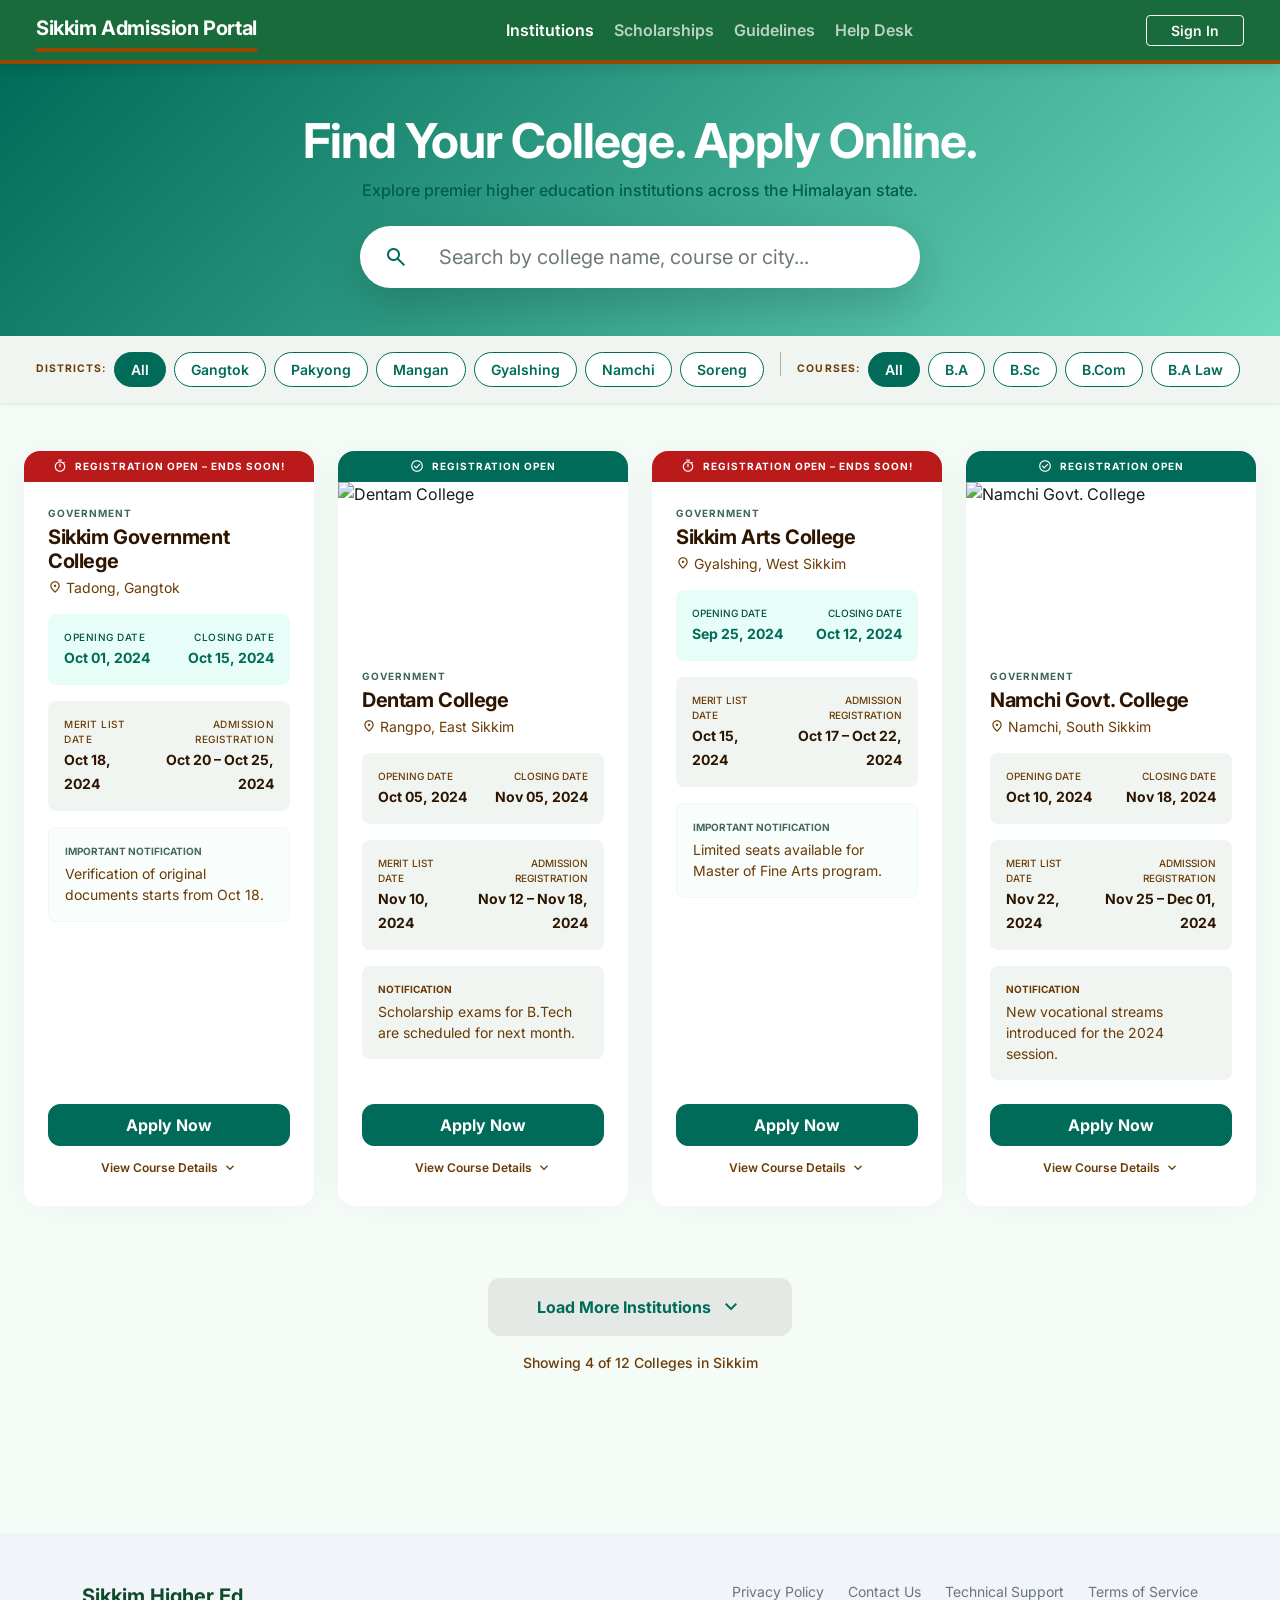
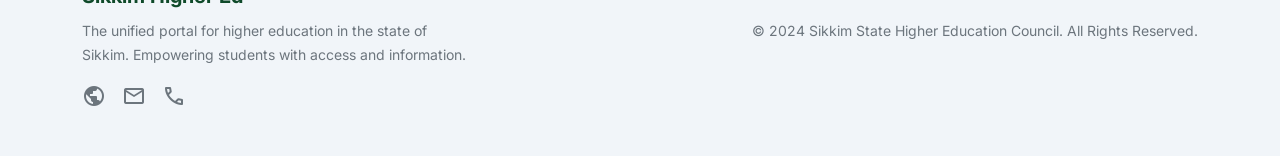
==== index.html @ 6a9de9df "first commit" ====
<!DOCTYPE html>
<html lang="en">
<head>
    <meta charset="utf-8">
    <meta name="viewport" content="width=device-width, initial-scale=1.0">
    <title>Colleges | Sikkim Higher Education Admission Portal</title>
    <meta name="description" content="Explore premier higher education institutions across Sikkim. Apply online for admissions to government colleges.">

    <!-- Bootstrap 5.3 -->
    <link href="https://cdn.jsdelivr.net/npm/bootstrap@5.3.3/dist/css/bootstrap.min.css" rel="stylesheet">
    <link href="https://cdn.jsdelivr.net/npm/bootstrap-icons@1.11.3/font/bootstrap-icons.css" rel="stylesheet">

    <!-- Google Fonts & Material Icons -->
    <link href="https://fonts.googleapis.com/css2?family=Inter:wght@300;400;500;600;700;800;900&display=swap" rel="stylesheet">
    <link href="https://fonts.googleapis.com/css2?family=Material+Symbols+Outlined:wght,FILL@100..700,0..1&display=swap" rel="stylesheet">

    <!-- Custom CSS -->
    <link href="css/styles.css" rel="stylesheet">
</head>
<body data-page="college-listing" class="bg-surface">

    <!-- ===== TOP NAVBAR ===== -->
    <nav class="navbar navbar-expand-md navbar-dark navbar-portal fixed-top px-3 px-md-4" id="mainNavbar">
        <div class="container-fluid">
            <a class="navbar-brand fw-bold tracking-tight" href="index.html" style="border-bottom:4px solid var(--clr-saffron-dark);">Sikkim Admission Portal</a>
            <button class="navbar-toggler border-0" type="button" data-bs-toggle="collapse" data-bs-target="#navbarNav">
                <span class="navbar-toggler-icon"></span>
            </button>
            <div class="collapse navbar-collapse" id="navbarNav">
                <ul class="navbar-nav mx-auto gap-1">
                    <li class="nav-item"><a class="nav-link active fw-semibold" href="#">Institutions</a></li>
                    <li class="nav-item"><a class="nav-link fw-semibold" href="#">Scholarships</a></li>
                    <li class="nav-item"><a class="nav-link fw-semibold" href="#">Guidelines</a></li>
                    <li class="nav-item"><a class="nav-link fw-semibold" href="#">Help Desk</a></li>
                </ul>
                <a href="login.html" class="btn btn-outline-light btn-sm fw-semibold px-4 btn-sign-in">Sign In</a>
            </div>
        </div>
    </nav>

    <main style="margin-top:64px; padding-bottom:6rem;">

        <!-- ===== HERO BANNER ===== -->
        <section class="py-5 text-center text-white position-relative overflow-hidden" style="background:linear-gradient(135deg, var(--clr-primary), var(--clr-primary-container)); min-height:220px;">
            <div class="position-absolute top-0 start-0 w-100 h-100" style="opacity:0.1; background-image:url('https://lh3.googleusercontent.com/aida-public/[base64]'); background-size:cover; background-position:center;"></div>
            <div class="container position-relative" style="z-index:10;">
                <h1 class="display-5 fw-bold mb-2 tracking-tight">Find Your College. Apply Online.</h1>
                <p class="mb-4 fw-medium" style="color:var(--clr-on-primary-container);">Explore premier higher education institutions across the Himalayan state.</p>
                <div class="mx-auto" style="max-width:560px;">
                    <div class="input-group input-group-lg shadow-lg rounded-pill overflow-hidden">
                        <span class="input-group-text bg-white border-0 ps-4"><span class="material-symbols-outlined" style="color:var(--clr-primary)">search</span></span>
                        <input type="text" class="form-control border-0 py-3" id="collegeSearch" placeholder="Search by college name, course or city..." style="box-shadow:none;">
                    </div>
                </div>
            </div>
        </section>

        <!-- ===== FILTER BAR ===== -->
        <div class="sticky-top bg-surface-low shadow-sm py-3 px-3 px-md-4" style="top:64px; z-index:40;">
            <div class="container-fluid">
                <div class="d-flex flex-wrap align-items-center gap-3">
                    <!-- District Filters -->
                    <div class="d-flex align-items-center gap-2 filter-group filter-group-district overflow-auto flex-nowrap">
                        <span class="text-uppercase fw-bold small" style="font-size:.65rem; letter-spacing:.1em; color:var(--clr-on-tertiary-fixed-var);">Districts:</span>
                        <button class="filter-pill active" data-value="all">All</button>
                        <button class="filter-pill" data-value="Gangtok">Gangtok</button>
                        <button class="filter-pill" data-value="Pakyong">Pakyong</button>
                        <button class="filter-pill" data-value="Mangan">Mangan</button>
                        <button class="filter-pill" data-value="Gyalshing">Gyalshing</button>
                        <button class="filter-pill" data-value="Namchi">Namchi</button>
                        <button class="filter-pill" data-value="Soreng">Soreng</button>
                    </div>
                    <div class="vr d-none d-md-block" style="height:24px; opacity:.3;"></div>
                    <!-- Course Filters -->
                    <div class="d-flex align-items-center gap-2 filter-group filter-group-stream overflow-auto flex-nowrap">
                        <span class="text-uppercase fw-bold small" style="font-size:.65rem; letter-spacing:.1em; color:var(--clr-on-tertiary-fixed-var);">Courses:</span>
                        <button class="filter-pill active" data-value="all">All</button>
                        <button class="filter-pill" data-value="B.A">B.A</button>
                        <button class="filter-pill" data-value="B.Sc">B.Sc</button>
                        <button class="filter-pill" data-value="B.Com">B.Com</button>
                        <button class="filter-pill" data-value="B.A Law">B.A Law</button>
                    </div>
                </div>
            </div>
        </div>

        <!-- ===== COLLEGE GRID ===== -->
        <div class="container-fluid py-5 px-3 px-md-4">
            <div class="row g-4" id="collegeGrid">

                <!-- College Card 1: Urgent -->
                <div class="col-12 col-md-6 col-lg-4 col-xl-3">
                    <div class="college-card h-100" data-name="Sikkim Government College" data-district="Gangtok" data-stream="B.Com">
                        <div class="college-card-banner urgent"><span class="material-symbols-outlined" style="font-size:14px">timer</span> REGISTRATION OPEN – ENDS SOON!</div>
                        <div class="card-body d-flex flex-column flex-grow-1 p-4">
                            <div class="mb-3">
                                <span class="text-uppercase fw-bold d-block mb-1" style="font-size:.625rem; letter-spacing:.1em; color:var(--clr-secondary);">Government</span>
                                <h5 class="fw-bold mb-1 tracking-tight" style="color:var(--clr-on-tertiary-fixed);">Sikkim Government College</h5>
                                <div class="d-flex align-items-center gap-1 small" style="color:var(--clr-on-tertiary-fixed-var);"><span class="material-symbols-outlined" style="font-size:14px">location_on</span>Tadong, Gangtok</div>
                            </div>
                            <div class="d-flex flex-column gap-3 mb-4">
                                <div class="d-flex justify-content-between align-items-center p-3 rounded-3" style="background:rgba(137,246,216,0.2);">
                                    <div><span class="d-block text-uppercase fw-medium" style="font-size:.625rem; letter-spacing:.05em; color:var(--clr-on-primary-fixed-var);">Opening Date</span><span class="fw-bold small" style="color:var(--clr-primary);">Oct 01, 2024</span></div>
                                    <div class="text-end"><span class="d-block text-uppercase fw-medium" style="font-size:.625rem; letter-spacing:.05em; color:var(--clr-on-primary-fixed-var);">Closing Date</span><span class="fw-bold small" style="color:var(--clr-primary);">Oct 15, 2024</span></div>
                                </div>
                                <div class="d-flex justify-content-between align-items-center p-3 rounded-3 bg-surface-low">
                                    <div><span class="d-block text-uppercase fw-medium" style="font-size:.625rem; letter-spacing:.05em; color:var(--clr-on-tertiary-fixed-var);">Merit List Date</span><span class="fw-bold small" style="color:var(--clr-on-tertiary-fixed);">Oct 18, 2024</span></div>
                                    <div class="text-end"><span class="d-block text-uppercase fw-medium" style="font-size:.625rem; letter-spacing:.05em; color:var(--clr-on-tertiary-fixed-var);">Admission Registration</span><span class="fw-bold small" style="color:var(--clr-on-tertiary-fixed);">Oct 20 – Oct 25, 2024</span></div>
                                </div>
                                <div class="p-3 rounded-3" style="background:rgba(191,233,218,0.1); border:1px solid rgba(191,233,218,0.2);">
                                    <span class="d-block text-uppercase fw-bold mb-1" style="font-size:.625rem; color:var(--clr-on-secondary-container);">Important Notification</span>
                                    <p class="mb-0 small" style="color:var(--clr-on-tertiary-fixed-var); line-height:1.5;">Verification of original documents starts from Oct 18.</p>
                                </div>
                            </div>
                            <div class="mt-auto d-grid gap-2">
                                <button class="btn btn-primary py-2 btn-apply-now" data-college-id="1">Apply Now</button>
                                <button class="btn btn-sm text-center d-flex align-items-center justify-content-center gap-1 btn-toggle-courses" style="color:var(--clr-on-tertiary-fixed-var); font-size:.75rem; font-weight:600;">View Course Details <span class="material-symbols-outlined" style="font-size:16px">expand_more</span></button>
                            </div>
                            <!-- Expandable Courses -->
                            <div class="college-courses mt-3 pt-3 border-top" style="display:none;">
                                <h6 class="fw-bold text-uppercase small mb-2" style="letter-spacing:.05em; color:var(--clr-on-tertiary-fixed);">Offered Courses</h6>
                                <div class="p-3 rounded-3 bg-surface-low mb-2">
                                    <div class="d-flex justify-content-between mb-1"><div><strong class="small">Bachelor of Arts (B.A.)</strong><br><span style="font-size:.65rem; color:var(--clr-on-tertiary-fixed-var);">3 Years • ₹4,500/year</span></div></div>
                                    <div class="d-flex flex-wrap gap-1 mt-2">
                                        <span class="badge rounded-1 fw-medium" style="font-size:.5625rem; background:#fff; border:1px solid var(--clr-outline-variant); color:var(--clr-on-tertiary-fixed-var);">Political Science</span>
                                        <span class="badge rounded-1 fw-medium" style="font-size:.5625rem; background:#fff; border:1px solid var(--clr-outline-variant); color:var(--clr-on-tertiary-fixed-var);">History</span>
                                        <span class="badge rounded-1 fw-medium" style="font-size:.5625rem; background:#fff; border:1px solid var(--clr-outline-variant); color:var(--clr-on-tertiary-fixed-var);">English</span>
                                    </div>
                                </div>
                            </div>
                        </div>
                    </div>
                </div>

                <!-- College Card 2: Open -->
                <div class="col-12 col-md-6 col-lg-4 col-xl-3">
                    <div class="college-card h-100" data-name="Dentam College" data-district="Pakyong" data-stream="B.Sc">
                        <div class="college-card-banner open"><span class="material-symbols-outlined" style="font-size:14px">check_circle</span> REGISTRATION OPEN</div>
                        <div class="ratio ratio-16x9"><img src="https://lh3.googleusercontent.com/aida-public/[base64]" class="w-100 h-100" style="object-fit:cover;" alt="Dentam College"></div>
                        <div class="card-body d-flex flex-column flex-grow-1 p-4">
                            <div class="mb-3">
                                <span class="text-uppercase fw-bold d-block mb-1" style="font-size:.625rem; letter-spacing:.1em; color:var(--clr-secondary);">Government</span>
                                <h5 class="fw-bold mb-1 tracking-tight" style="color:var(--clr-on-tertiary-fixed);">Dentam College</h5>
                                <div class="d-flex align-items-center gap-1 small" style="color:var(--clr-on-tertiary-fixed-var);"><span class="material-symbols-outlined" style="font-size:14px">location_on</span>Rangpo, East Sikkim</div>
                            </div>
                            <div class="d-flex flex-column gap-3 mb-4">
                                <div class="d-flex justify-content-between align-items-center p-3 rounded-3 bg-surface-low">
                                    <div><span class="d-block text-uppercase fw-medium" style="font-size:.625rem; color:var(--clr-on-tertiary-fixed-var);">Opening Date</span><span class="fw-bold small" style="color:var(--clr-on-tertiary-fixed);">Oct 05, 2024</span></div>
                                    <div class="text-end"><span class="d-block text-uppercase fw-medium" style="font-size:.625rem; color:var(--clr-on-tertiary-fixed-var);">Closing Date</span><span class="fw-bold small" style="color:var(--clr-on-tertiary-fixed);">Nov 05, 2024</span></div>
                                </div>
                                <div class="d-flex justify-content-between align-items-center p-3 rounded-3 bg-surface-low">
                                    <div><span class="d-block text-uppercase fw-medium" style="font-size:.625rem; color:var(--clr-on-tertiary-fixed-var);">Merit List Date</span><span class="fw-bold small" style="color:var(--clr-on-tertiary-fixed);">Nov 10, 2024</span></div>
                                    <div class="text-end"><span class="d-block text-uppercase fw-medium" style="font-size:.625rem; color:var(--clr-on-tertiary-fixed-var);">Admission Registration</span><span class="fw-bold small" style="color:var(--clr-on-tertiary-fixed);">Nov 12 – Nov 18, 2024</span></div>
                                </div>
                                <div class="p-3 rounded-3 bg-surface-low">
                                    <span class="d-block text-uppercase fw-bold mb-1" style="font-size:.625rem; color:var(--clr-on-tertiary-fixed-var);">Notification</span>
                                    <p class="mb-0 small" style="color:var(--clr-on-tertiary-fixed-var); line-height:1.5;">Scholarship exams for B.Tech are scheduled for next month.</p>
                                </div>
                            </div>
                            <div class="mt-auto d-grid gap-2">
                                <button class="btn btn-primary py-2 btn-apply-now" data-college-id="2">Apply Now</button>
                                <button class="btn btn-sm text-center d-flex align-items-center justify-content-center gap-1 btn-toggle-courses" style="color:var(--clr-on-tertiary-fixed-var); font-size:.75rem; font-weight:600;">View Course Details <span class="material-symbols-outlined" style="font-size:16px">expand_more</span></button>
                            </div>
                            <div class="college-courses mt-3 pt-3 border-top" style="display:none;"></div>
                        </div>
                    </div>
                </div>

                <!-- College Card 3: Urgent -->
                <div class="col-12 col-md-6 col-lg-4 col-xl-3">
                    <div class="college-card h-100" data-name="Sikkim Arts College" data-district="Gyalshing" data-stream="B.A">
                        <div class="college-card-banner urgent"><span class="material-symbols-outlined" style="font-size:14px">timer</span> REGISTRATION OPEN – ENDS SOON!</div>
                        <div class="card-body d-flex flex-column flex-grow-1 p-4">
                            <div class="mb-3">
                                <span class="text-uppercase fw-bold d-block mb-1" style="font-size:.625rem; letter-spacing:.1em; color:var(--clr-secondary);">Government</span>
                                <h5 class="fw-bold mb-1 tracking-tight" style="color:var(--clr-on-tertiary-fixed);">Sikkim Arts College</h5>
                                <div class="d-flex align-items-center gap-1 small" style="color:var(--clr-on-tertiary-fixed-var);"><span class="material-symbols-outlined" style="font-size:14px">location_on</span>Gyalshing, West Sikkim</div>
                            </div>
                            <div class="d-flex flex-column gap-3 mb-4">
                                <div class="d-flex justify-content-between align-items-center p-3 rounded-3" style="background:rgba(137,246,216,0.2);">
                                    <div><span class="d-block text-uppercase fw-medium" style="font-size:.625rem; color:var(--clr-on-primary-fixed-var);">Opening Date</span><span class="fw-bold small" style="color:var(--clr-primary);">Sep 25, 2024</span></div>
                                    <div class="text-end"><span class="d-block text-uppercase fw-medium" style="font-size:.625rem; color:var(--clr-on-primary-fixed-var);">Closing Date</span><span class="fw-bold small" style="color:var(--clr-primary);">Oct 12, 2024</span></div>
                                </div>
                                <div class="d-flex justify-content-between align-items-center p-3 rounded-3 bg-surface-low">
                                    <div><span class="d-block text-uppercase fw-medium" style="font-size:.625rem; color:var(--clr-on-tertiary-fixed-var);">Merit List Date</span><span class="fw-bold small" style="color:var(--clr-on-tertiary-fixed);">Oct 15, 2024</span></div>
                                    <div class="text-end"><span class="d-block text-uppercase fw-medium" style="font-size:.625rem; color:var(--clr-on-tertiary-fixed-var);">Admission Registration</span><span class="fw-bold small" style="color:var(--clr-on-tertiary-fixed);">Oct 17 – Oct 22, 2024</span></div>
                                </div>
                                <div class="p-3 rounded-3" style="background:rgba(191,233,218,0.1); border:1px solid rgba(191,233,218,0.2);">
                                    <span class="d-block text-uppercase fw-bold mb-1" style="font-size:.625rem; color:var(--clr-on-secondary-container);">Important Notification</span>
                                    <p class="mb-0 small" style="color:var(--clr-on-tertiary-fixed-var); line-height:1.5;">Limited seats available for Master of Fine Arts program.</p>
                                </div>
                            </div>
                            <div class="mt-auto d-grid gap-2">
                                <button class="btn btn-primary py-2 btn-apply-now" data-college-id="3">Apply Now</button>
                                <button class="btn btn-sm text-center d-flex align-items-center justify-content-center gap-1 btn-toggle-courses" style="color:var(--clr-on-tertiary-fixed-var); font-size:.75rem; font-weight:600;">View Course Details <span class="material-symbols-outlined" style="font-size:16px">expand_more</span></button>
                            </div>
                            <div class="college-courses mt-3 pt-3 border-top" style="display:none;"></div>
                        </div>
                    </div>
                </div>

                <!-- College Card 4: Open -->
                <div class="col-12 col-md-6 col-lg-4 col-xl-3">
                    <div class="college-card h-100" data-name="Namchi Govt. College" data-district="Namchi" data-stream="B.A Law">
                        <div class="college-card-banner open"><span class="material-symbols-outlined" style="font-size:14px">check_circle</span> REGISTRATION OPEN</div>
                        <div class="ratio ratio-16x9"><img src="https://lh3.googleusercontent.com/aida-public/[base64]" class="w-100 h-100" style="object-fit:cover;" alt="Namchi Govt. College"></div>
                        <div class="card-body d-flex flex-column flex-grow-1 p-4">
                            <div class="mb-3">
                                <span class="text-uppercase fw-bold d-block mb-1" style="font-size:.625rem; letter-spacing:.1em; color:var(--clr-secondary);">Government</span>
                                <h5 class="fw-bold mb-1 tracking-tight" style="color:var(--clr-on-tertiary-fixed);">Namchi Govt. College</h5>
                                <div class="d-flex align-items-center gap-1 small" style="color:var(--clr-on-tertiary-fixed-var);"><span class="material-symbols-outlined" style="font-size:14px">location_on</span>Namchi, South Sikkim</div>
                            </div>
                            <div class="d-flex flex-column gap-3 mb-4">
                                <div class="d-flex justify-content-between align-items-center p-3 rounded-3 bg-surface-low">
                                    <div><span class="d-block text-uppercase fw-medium" style="font-size:.625rem; color:var(--clr-on-tertiary-fixed-var);">Opening Date</span><span class="fw-bold small" style="color:var(--clr-on-tertiary-fixed);">Oct 10, 2024</span></div>
                                    <div class="text-end"><span class="d-block text-uppercase fw-medium" style="font-size:.625rem; color:var(--clr-on-tertiary-fixed-var);">Closing Date</span><span class="fw-bold small" style="color:var(--clr-on-tertiary-fixed);">Nov 18, 2024</span></div>
                                </div>
                                <div class="d-flex justify-content-between align-items-center p-3 rounded-3 bg-surface-low">
                                    <div><span class="d-block text-uppercase fw-medium" style="font-size:.625rem; color:var(--clr-on-tertiary-fixed-var);">Merit List Date</span><span class="fw-bold small" style="color:var(--clr-on-tertiary-fixed);">Nov 22, 2024</span></div>
                                    <div class="text-end"><span class="d-block text-uppercase fw-medium" style="font-size:.625rem; color:var(--clr-on-tertiary-fixed-var);">Admission Registration</span><span class="fw-bold small" style="color:var(--clr-on-tertiary-fixed);">Nov 25 – Dec 01, 2024</span></div>
                                </div>
                                <div class="p-3 rounded-3 bg-surface-low">
                                    <span class="d-block text-uppercase fw-bold mb-1" style="font-size:.625rem; color:var(--clr-on-tertiary-fixed-var);">Notification</span>
                                    <p class="mb-0 small" style="color:var(--clr-on-tertiary-fixed-var); line-height:1.5;">New vocational streams introduced for the 2024 session.</p>
                                </div>
                            </div>
                            <div class="mt-auto d-grid gap-2">
                                <button class="btn btn-primary py-2 btn-apply-now" data-college-id="4">Apply Now</button>
                                <button class="btn btn-sm text-center d-flex align-items-center justify-content-center gap-1 btn-toggle-courses" style="color:var(--clr-on-tertiary-fixed-var); font-size:.75rem; font-weight:600;">View Course Details <span class="material-symbols-outlined" style="font-size:16px">expand_more</span></button>
                            </div>
                            <div class="college-courses mt-3 pt-3 border-top" style="display:none;"></div>
                        </div>
                    </div>
                </div>

            </div>

            <!-- Pagination -->
            <div class="text-center mt-5 pt-4">
                <button class="btn btn-surface px-5 py-3 fw-bold d-inline-flex align-items-center gap-2" id="btnLoadMore">Load More Institutions <span class="material-symbols-outlined">expand_more</span></button>
                <p class="mt-3 small fw-medium" id="collegeShowingCount" style="color:var(--clr-on-tertiary-fixed-var);">Showing 4 of 12 Colleges in Sikkim</p>
            </div>
        </div>
    </main>

    <!-- ===== FOOTER ===== -->
    <footer class="py-5 px-4" style="background:#f1f5f9;">
        <div class="container">
            <div class="row g-4">
                <div class="col-md-6">
                    <span class="fw-bold fs-5" style="color:#0f4a2a;">Sikkim Higher Ed</span>
                    <p class="text-secondary small mt-2 mb-3" style="max-width:24rem; line-height:1.7;">The unified portal for higher education in the state of Sikkim. Empowering students with access and information.</p>
                    <div class="d-flex gap-3">
                        <a href="#" class="text-secondary"><span class="material-symbols-outlined">public</span></a>
                        <a href="#" class="text-secondary"><span class="material-symbols-outlined">mail</span></a>
                        <a href="#" class="text-secondary"><span class="material-symbols-outlined">call</span></a>
                    </div>
                </div>
                <div class="col-md-6 text-md-end">
                    <div class="d-flex flex-wrap justify-content-md-end gap-4 mb-3">
                        <a href="#" class="text-secondary small">Privacy Policy</a>
                        <a href="#" class="text-secondary small">Contact Us</a>
                        <a href="#" class="text-secondary small">Technical Support</a>
                        <a href="#" class="text-secondary small">Terms of Service</a>
                    </div>
                    <span class="text-secondary small">© 2024 Sikkim State Higher Education Council. All Rights Reserved.</span>
                </div>
            </div>
        </div>
    </footer>

    <!-- ===== MOBILE BOTTOM NAV ===== -->
    <div class="mobile-bottom-nav d-md-none">
        <a href="#" class="nav-tab"><span class="material-symbols-outlined">home</span><span>Home</span></a>
        <a href="#" class="nav-tab active"><span class="material-symbols-outlined filled" style="font-variation-settings:'FILL' 1;">school</span><span>Colleges</span></a>
        <a href="#" class="nav-tab"><span class="material-symbols-outlined">rewarded_ads</span><span>Scholarships</span></a>
        <a href="login.html" class="nav-tab"><span class="material-symbols-outlined">person</span><span>Profile</span></a>
    </div>

    <!-- jQuery + Bootstrap JS -->
    <script src="https://code.jquery.com/jquery-3.7.1.min.js"></script>
    <script src="https://cdn.jsdelivr.net/npm/bootstrap@5.3.3/dist/js/bootstrap.bundle.min.js"></script>
    <script src="js/app.js"></script>
</body>
</html>
---- css/styles.css ----
/* ============================================================
   EMMIS HE — Sikkim Higher Education Admission Portal
   Unified Custom Stylesheet (Bootstrap 5 Override Layer)
   ============================================================ */

/* ---- 1. DESIGN TOKENS (M3-derived) ---- */
:root {
    /* Primary */
    --clr-primary:              #006b58;
    --clr-primary-rgb:          0, 107, 88;
    --clr-primary-container:    #6bd9bc;
    --clr-primary-fixed:        #89f6d8;
    --clr-primary-fixed-dim:    #6cd9bc;
    --clr-on-primary:           #ffffff;
    --clr-on-primary-container: #005d4c;
    --clr-on-primary-fixed:     #002019;
    --clr-on-primary-fixed-var: #005141;

    /* Secondary */
    --clr-secondary:            #3f665a;
    --clr-secondary-container:  #bfe9da;
    --clr-secondary-fixed:      #c1ebdd;
    --clr-on-secondary:         #ffffff;
    --clr-on-secondary-container: #446a5e;

    /* Tertiary / Accent */
    --clr-tertiary:             #87521e;
    --clr-tertiary-container:   #ffb77a;
    --clr-tertiary-fixed:       #ffdcc2;
    --clr-tertiary-fixed-dim:   #ffb77b;
    --clr-on-tertiary:          #ffffff;
    --clr-on-tertiary-container:#794612;
    --clr-on-tertiary-fixed:    #2e1500;
    --clr-on-tertiary-fixed-var:#6b3b06;

    /* Saffron */
    --clr-saffron:              #E8720C;
    --clr-saffron-dark:         #984700;

    /* Surfaces */
    --clr-surface:              #f5fbf7;
    --clr-surface-bright:       #f5fbf7;
    --clr-surface-dim:          #d6dbd8;
    --clr-surface-container:    #eaefeb;
    --clr-surface-container-low:#f0f5f1;
    --clr-surface-container-high:#e4e9e6;
    --clr-surface-container-highest:#dee4e0;
    --clr-surface-container-lowest:#ffffff;
    --clr-surface-variant:      #dee4e0;
    --clr-surface-tint:         #006b58;

    /* Background */
    --clr-background:           #f5fbf7;
    --clr-on-background:        #171d1b;

    /* On-Surface */
    --clr-on-surface:           #171d1b;
    --clr-on-surface-variant:   #3d4945;

    /* Error */
    --clr-error:                #ba1a1a;
    --clr-error-container:      #ffdad6;
    --clr-on-error:             #ffffff;
    --clr-on-error-container:   #93000a;

    /* Outline */
    --clr-outline:              #6d7a75;
    --clr-outline-variant:      #bcc9c3;

    /* Inverse */
    --clr-inverse-surface:      #2c322f;
    --clr-inverse-on-surface:   #edf2ee;
    --clr-inverse-primary:      #6cd9bc;

    /* Navbar */
    --clr-navbar-green:         #1A6B3C;
    --clr-navbar-dark:          #0f4a2a;
    --clr-brand-teal:           #089278;

    /* Shadows */
    --shadow-editorial:         0 0 32px 0 rgba(0, 0, 0, 0.04);
    --shadow-card:              0 4px 32px rgba(0, 0, 0, 0.04);
    --shadow-card-hover:        0 8px 32px rgba(0, 0, 0, 0.08);
    --shadow-primary:           0 4px 16px rgba(0, 107, 88, 0.2);

    /* Transitions */
    --transition-base:          all 0.3s ease-in-out;
    --transition-fast:          all 0.15s ease;
}

/* ---- 2. BASE STYLES ---- */
body {
    font-family: 'Inter', sans-serif;
    background-color: var(--clr-background);
    color: var(--clr-on-surface);
    -webkit-font-smoothing: antialiased;
    -moz-osx-font-smoothing: grayscale;
}

::selection {
    background-color: var(--clr-primary-container);
    color: var(--clr-on-primary-container);
}

a {
    color: var(--clr-primary);
    text-decoration: none;
    transition: var(--transition-fast);
}
a:hover {
    color: var(--clr-on-primary-container);
}

/* Material Symbols */
.material-symbols-outlined {
    font-variation-settings: 'FILL' 0, 'wght' 400, 'GRAD' 0, 'opsz' 24;
    vertical-align: middle;
}
.material-symbols-outlined.filled {
    font-variation-settings: 'FILL' 1, 'wght' 400, 'GRAD' 0, 'opsz' 24;
}

/* ---- 3. BOOTSTRAP 5 OVERRIDES ---- */

/* -- Buttons -- */
.btn-primary {
    background-color: var(--clr-primary);
    border-color: var(--clr-primary);
    color: var(--clr-on-primary);
    font-weight: 700;
    border-radius: 0.75rem;
    transition: var(--transition-base);
}
.btn-primary:hover,
.btn-primary:focus {
    background-color: var(--clr-on-primary-container);
    border-color: var(--clr-on-primary-container);
    color: var(--clr-on-primary);
    box-shadow: var(--shadow-primary);
}
.btn-primary:active {
    transform: scale(0.97);
}

.btn-outline-primary {
    border-color: var(--clr-primary);
    color: var(--clr-primary);
    font-weight: 700;
    border-radius: 0.75rem;
    transition: var(--transition-base);
}
.btn-outline-primary:hover {
    background-color: var(--clr-primary);
    border-color: var(--clr-primary);
    color: var(--clr-on-primary);
}

.btn-secondary {
    background-color: var(--clr-secondary);
    border-color: var(--clr-secondary);
    color: var(--clr-on-secondary);
    font-weight: 700;
    border-radius: 0.75rem;
}

.btn-tertiary {
    background-color: var(--clr-tertiary);
    border-color: var(--clr-tertiary);
    color: var(--clr-on-tertiary);
    font-weight: 700;
    border-radius: 0.75rem;
}

.btn-surface {
    background-color: var(--clr-surface-container-high);
    border-color: transparent;
    color: var(--clr-primary);
    font-weight: 700;
    border-radius: 0.75rem;
    transition: var(--transition-base);
}
.btn-surface:hover {
    background-color: var(--clr-primary);
    color: var(--clr-on-primary);
}

.btn-error {
    background-color: var(--clr-error);
    border-color: var(--clr-error);
    color: var(--clr-on-error);
    font-weight: 700;
    border-radius: 0.75rem;
}

.btn-gradient {
    background: linear-gradient(135deg, var(--clr-primary), var(--clr-primary-container));
    border: none;
    color: var(--clr-on-primary);
    font-weight: 700;
    border-radius: 0.75rem;
    box-shadow: var(--shadow-primary);
    transition: var(--transition-base);
}
.btn-gradient:hover {
    transform: scale(1.02);
    color: var(--clr-on-primary);
}
.btn-gradient:active {
    transform: scale(0.95);
}

/* -- Form Controls -- */
.form-control,
.form-select {
    background-color: var(--clr-surface-container-lowest);
    border: 1px solid var(--clr-outline-variant);
    border-radius: 0.75rem;
    padding: 0.75rem 1rem;
    color: var(--clr-on-surface);
    transition: var(--transition-base);
    font-size: 0.9375rem;
}
.form-control:focus,
.form-select:focus {
    border-color: var(--clr-primary);
    box-shadow: 0 0 0 0.2rem rgba(0, 107, 88, 0.15);
    background-color: var(--clr-surface-bright);
}
.form-control::placeholder {
    color: var(--clr-outline);
}
.form-control:read-only {
    background-color: var(--clr-surface-container-low);
    color: var(--clr-outline);
    cursor: not-allowed;
}
.form-label {
    font-size: 0.875rem;
    font-weight: 600;
    color: var(--clr-on-surface-variant);
    margin-bottom: 0.375rem;
}

/* -- Cards -- */
.card {
    background-color: var(--clr-surface-container-lowest);
    border: 1px solid rgba(188, 201, 195, 0.3);
    border-radius: 1rem;
    box-shadow: var(--shadow-card);
    transition: var(--transition-base);
    overflow: hidden;
}
.card:hover {
    box-shadow: var(--shadow-card-hover);
}
.card-body {
    padding: 1.5rem;
}

/* -- Navbar -- */
.navbar-portal {
    background-color: var(--clr-navbar-green);
    border-bottom: 4px solid var(--clr-saffron-dark);
    box-shadow: 0 4px 12px rgba(0, 0, 0, 0.1);
}
.navbar-portal .navbar-brand {
    color: #fff;
    font-weight: 800;
    font-size: 1.25rem;
    letter-spacing: -0.02em;
    border-bottom: 4px solid var(--clr-saffron-dark);
}
.navbar-portal .nav-link {
    color: rgba(255, 255, 255, 0.7);
    font-weight: 600;
    transition: var(--transition-fast);
}
.navbar-portal .nav-link:hover,
.navbar-portal .nav-link.active {
    color: #fff;
}

/* -- Light Navbar (form pages) -- */
.navbar-form {
    background-color: rgba(15, 74, 42, 0.8);
    backdrop-filter: blur(12px);
    -webkit-backdrop-filter: blur(12px);
}

/* -- Badges -- */
.badge-status-open {
    background-color: var(--clr-primary);
    color: var(--clr-on-primary);
    font-size: 0.625rem;
    font-weight: 700;
    letter-spacing: 0.1em;
    text-transform: uppercase;
    padding: 0.375rem 0.75rem;
}
.badge-status-urgent {
    background-color: var(--clr-error);
    color: var(--clr-on-error);
    font-size: 0.625rem;
    font-weight: 700;
    letter-spacing: 0.1em;
    text-transform: uppercase;
    padding: 0.375rem 0.75rem;
}
.badge-draft {
    background-color: var(--clr-surface-container-highest);
    color: var(--clr-on-surface-variant);
}
.badge-submitted {
    background-color: var(--clr-secondary-container);
    color: var(--clr-on-secondary-container);
}
.badge-incomplete {
    background-color: var(--clr-tertiary-container);
    color: var(--clr-on-tertiary-container);
}
.badge-paid {
    background-color: var(--clr-primary-container);
    color: var(--clr-on-primary-container);
}

/* ---- 4. CUSTOM COMPONENTS ---- */

/* -- Surface Utilities -- */
.bg-surface             { background-color: var(--clr-surface) !important; }
.bg-surface-container   { background-color: var(--clr-surface-container) !important; }
.bg-surface-low         { background-color: var(--clr-surface-container-low) !important; }
.bg-surface-high        { background-color: var(--clr-surface-container-high) !important; }
.bg-surface-highest     { background-color: var(--clr-surface-container-highest) !important; }
.bg-surface-lowest      { background-color: var(--clr-surface-container-lowest) !important; }
.bg-surface-variant     { background-color: var(--clr-surface-variant) !important; }
.bg-primary-container   { background-color: var(--clr-primary-container) !important; }
.bg-secondary-container { background-color: var(--clr-secondary-container) !important; }
.bg-tertiary-container  { background-color: var(--clr-tertiary-container) !important; }
.bg-error-container     { background-color: var(--clr-error-container) !important; }

.text-primary-custom    { color: var(--clr-primary) !important; }
.text-secondary-custom  { color: var(--clr-secondary) !important; }
.text-tertiary-custom   { color: var(--clr-tertiary) !important; }
.text-on-surface        { color: var(--clr-on-surface) !important; }
.text-on-surface-variant{ color: var(--clr-on-surface-variant) !important; }
.text-outline           { color: var(--clr-outline) !important; }
.text-error-custom      { color: var(--clr-error) !important; }

/* -- Sidebar Navigation -- */
.sidebar-portal {
    position: fixed;
    top: 0;
    left: 0;
    width: 16rem;
    height: 100vh;
    background-color: #f8fafc;
    padding-top: 5rem;
    z-index: 40;
    display: flex;
    flex-direction: column;
    overflow-y: auto;
    transition: var(--transition-base);
}
.sidebar-portal .sidebar-header {
    padding: 1.5rem;
}
.sidebar-portal .sidebar-nav {
    flex: 1;
    padding: 0 0.75rem;
}
.sidebar-portal .sidebar-nav-item {
    display: flex;
    align-items: center;
    gap: 0.75rem;
    padding: 0.75rem 1rem;
    border-radius: 0.5rem;
    color: var(--clr-outline);
    font-size: 0.875rem;
    font-weight: 500;
    transition: var(--transition-base);
    text-decoration: none;
    cursor: pointer;
}
.sidebar-portal .sidebar-nav-item:hover {
    background-color: #f1f5f9;
    color: var(--clr-primary);
    transform: translateX(2px);
}
.sidebar-portal .sidebar-nav-item.active {
    background-color: rgba(0, 107, 88, 0.05);
    color: var(--clr-primary);
    font-weight: 700;
    border-right: 4px solid var(--clr-primary);
}
.sidebar-portal .sidebar-footer {
    padding: 1.5rem;
}

/* -- Progress Stepper -- */
.stepper {
    display: flex;
    align-items: center;
    justify-content: center;
    gap: 0;
}
.stepper-step {
    display: flex;
    flex-direction: column;
    align-items: center;
    gap: 0.5rem;
    position: relative;
}
.stepper-dot {
    width: 1rem;
    height: 1rem;
    border-radius: 50%;
    background-color: var(--clr-outline-variant);
    transition: var(--transition-base);
}
.stepper-dot.active {
    background-color: var(--clr-primary);
    box-shadow: 0 0 0 4px var(--clr-primary-fixed);
}
.stepper-dot.completed {
    background-color: var(--clr-primary);
}
.stepper-label {
    font-size: 0.75rem;
    font-weight: 500;
    color: var(--clr-on-surface-variant);
    white-space: nowrap;
}
.stepper-label.active {
    font-weight: 700;
    color: var(--clr-primary);
}
.stepper-label.completed {
    font-weight: 700;
    color: var(--clr-on-surface);
}
.stepper-line {
    flex: 1;
    height: 2px;
    background-color: var(--clr-outline-variant);
    margin: 0 1rem;
    margin-bottom: 1.5rem;
    min-width: 2rem;
}
.stepper-line.completed {
    background-color: var(--clr-primary);
}

/* -- College Card (Landing) -- */
.college-card {
    background-color: var(--clr-surface-container-lowest);
    border-radius: 1rem;
    overflow: hidden;
    box-shadow: var(--shadow-editorial);
    display: flex;
    flex-direction: column;
    transition: var(--transition-base);
}
.college-card:hover {
    box-shadow: var(--shadow-card-hover);
    transform: translateY(-2px);
}
.college-card .college-card-banner {
    padding: 0.5rem 1rem;
    font-size: 0.625rem;
    font-weight: 700;
    text-transform: uppercase;
    letter-spacing: 0.1em;
    display: flex;
    align-items: center;
    justify-content: center;
    gap: 0.5rem;
}
.college-card .college-card-banner.open {
    background-color: var(--clr-primary);
    color: var(--clr-on-primary);
}
.college-card .college-card-banner.urgent {
    background-color: var(--clr-error);
    color: var(--clr-on-error);
}
.college-card .college-card-banner.upcoming {
    background-color: var(--clr-outline);
    color: #fff;
}

/* -- OTP Input -- */
.otp-input {
    width: 3rem;
    height: 3.5rem;
    text-align: center;
    font-size: 1.25rem;
    font-weight: 700;
    border-radius: 0.5rem;
    background-color: var(--clr-surface-container);
    border: 1px solid var(--clr-outline-variant);
    color: var(--clr-on-surface);
    transition: var(--transition-base);
}
.otp-input:focus {
    border-color: var(--clr-primary);
    box-shadow: 0 0 0 0.15rem rgba(0, 107, 88, 0.2);
    background-color: var(--clr-surface-bright);
    outline: none;
}

/* -- Filter Pills -- */
.filter-pill {
    display: inline-block;
    padding: 0.375rem 1rem;
    border-radius: 9999px;
    font-size: 0.875rem;
    font-weight: 600;
    border: 1px solid var(--clr-primary);
    color: var(--clr-primary);
    background-color: #fff;
    cursor: pointer;
    transition: var(--transition-fast);
    white-space: nowrap;
}
.filter-pill:hover {
    background-color: rgba(137, 246, 216, 0.2);
}
.filter-pill.active {
    background-color: var(--clr-primary);
    color: var(--clr-on-primary);
    border-color: var(--clr-primary);
}

/* -- College Header (Sticky) -- */
.college-header-sticky {
    position: sticky;
    top: 4.5rem;
    z-index: 39;
    background-color: rgba(240, 245, 241, 0.95);
    backdrop-filter: blur(8px);
    -webkit-backdrop-filter: blur(8px);
    padding: 1rem 1.5rem;
    border-radius: 0.75rem;
    margin-bottom: 2rem;
    border-bottom: 1px solid rgba(188, 201, 195, 0.1);
}

/* -- Status Stats Cards (Dashboard) -- */
.stat-card {
    background-color: var(--clr-surface-container);
    border-radius: 1rem;
    padding: 1.5rem;
    position: relative;
    overflow: hidden;
}
.stat-card .stat-icon {
    position: absolute;
    right: -10px;
    bottom: -20px;
    opacity: 0.1;
    font-size: 6rem;
}
.stat-card .stat-label {
    font-size: 0.75rem;
    font-weight: 500;
    text-transform: uppercase;
    letter-spacing: 0.05em;
    color: var(--clr-on-surface-variant);
}
.stat-card .stat-value {
    font-size: 2.5rem;
    font-weight: 800;
    color: var(--clr-on-surface);
}

/* -- Priority Card (Course Preferences) -- */
.priority-card {
    background-color: #fff;
    border-radius: 1.5rem;
    padding: 2rem;
    box-shadow: var(--shadow-editorial);
    transition: var(--transition-base);
}
.priority-card:hover {
    transform: translateX(2px);
}
.priority-card.optional {
    background-color: rgba(255, 255, 255, 0.6);
    filter: grayscale(0.5);
}
.priority-card.optional:hover {
    filter: grayscale(0);
}

/* -- Upload Zone -- */
.upload-zone {
    border: 2px dashed var(--clr-outline-variant);
    border-radius: 0.75rem;
    padding: 2rem;
    text-align: center;
    cursor: pointer;
    transition: var(--transition-base);
    background-color: var(--clr-surface-container-lowest);
}
.upload-zone:hover {
    border-color: var(--clr-primary);
    background-color: rgba(0, 107, 88, 0.03);
}

/* -- Accordion (Preview Page) -- */
.accordion-portal .accordion-item {
    border: 1px solid transparent;
    border-radius: 0.75rem !important;
    overflow: hidden;
    margin-bottom: 1rem;
    box-shadow: 0 1px 3px rgba(0, 0, 0, 0.04);
    background-color: var(--clr-surface-container-lowest);
}
.accordion-portal .accordion-button {
    font-weight: 700;
    color: var(--clr-on-surface);
    background-color: var(--clr-surface-container-lowest);
    padding: 1.25rem;
    border-radius: 0.75rem !important;
}
.accordion-portal .accordion-button:not(.collapsed) {
    background-color: var(--clr-surface-container-lowest);
    color: var(--clr-on-surface);
    box-shadow: inset 0 0 0 1px rgba(0, 107, 88, 0.2);
}
.accordion-portal .accordion-button:focus {
    box-shadow: none;
}
.accordion-portal .accordion-body {
    background-color: #fff;
    padding: 1.5rem;
}

/* -- Mobile Bottom Nav -- */
.mobile-bottom-nav {
    position: fixed;
    bottom: 0;
    left: 0;
    right: 0;
    height: 4rem;
    background-color: rgba(0, 107, 88, 0.85);
    backdrop-filter: blur(16px);
    -webkit-backdrop-filter: blur(16px);
    display: flex;
    align-items: center;
    justify-content: space-around;
    padding: 0 1rem;
    z-index: 1050;
    border-radius: 1rem 1rem 0 0;
    color: #fff;
}
.mobile-bottom-nav .nav-tab {
    display: flex;
    flex-direction: column;
    align-items: center;
    gap: 0.25rem;
    color: rgba(255, 255, 255, 0.6);
    text-decoration: none;
    font-size: 0.625rem;
    font-weight: 500;
    transition: var(--transition-fast);
}
.mobile-bottom-nav .nav-tab.active {
    color: #fff;
    font-weight: 700;
}
.mobile-bottom-nav .nav-tab .material-symbols-outlined {
    font-size: 1.25rem;
}

/* -- Declaration Box -- */
.declaration-box {
    background-color: rgba(255, 220, 194, 0.15);
    border: 2px solid rgba(135, 82, 30, 0.2);
    border-radius: 1rem;
    padding: 2rem;
}

/* -- Success Card (Acknowledgement) -- */
.success-card {
    position: relative;
    overflow: hidden;
}
.success-card .success-glow {
    position: absolute;
    inset: 0;
    display: flex;
    align-items: center;
    justify-content: center;
    pointer-events: none;
    overflow: hidden;
}
.success-card .success-glow .glow-circle {
    width: 16rem;
    height: 16rem;
    background-color: rgba(107, 217, 188, 0.2);
    border-radius: 50%;
    filter: blur(80px);
}

/* ---- 5. RESPONSIVE ---- */
@media (max-width: 767.98px) {
    .sidebar-portal {
        display: none !important;
    }
    .main-content-with-sidebar {
        margin-left: 0 !important;
    }
    .college-header-sticky {
        top: 4rem;
        border-radius: 0;
        margin-left: -1rem;
        margin-right: -1rem;
        padding: 0.75rem 1rem;
    }
    .stepper-label {
        font-size: 0.625rem;
    }
    .stepper-line {
        min-width: 1rem;
        margin: 0 0.5rem;
    }
}

/* Mobile bottom nav visible only on mobile */
@media (min-width: 768px) {
    .mobile-bottom-nav {
        display: none !important;
    }
}

/* Extra padding at bottom on mobile for bottom nav */
@media (max-width: 767.98px) {
    .page-content-padded {
        padding-bottom: 5rem;
    }
}

/* ---- 6. ANIMATIONS ---- */
@keyframes fadeInUp {
    from {
        opacity: 0;
        transform: translateY(12px);
    }
    to {
        opacity: 1;
        transform: translateY(0);
    }
}
@keyframes pulse-dot {
    0%, 100% { transform: scale(1); }
    50% { transform: scale(1.3); }
}

.animate-fade-in-up {
    animation: fadeInUp 0.5s ease-out both;
}
.animate-pulse-dot {
    animation: pulse-dot 2s ease-in-out infinite;
}

/* Staggered animation delays */
.delay-1 { animation-delay: 0.1s; }
.delay-2 { animation-delay: 0.2s; }
.delay-3 { animation-delay: 0.3s; }
.delay-4 { animation-delay: 0.4s; }

/* ---- 7. PRINT STYLES ---- */
@media print {
    .navbar-portal,
    .sidebar-portal,
    .mobile-bottom-nav,
    .btn,
    .stepper,
    .no-print {
        display: none !important;
    }
    body {
        background: #fff !important;
        color: #000 !important;
        font-size: 12pt;
    }
    .card {
        box-shadow: none !important;
        border: 1px solid #ccc !important;
    }
}

/* ---- 8. SCROLLBAR ---- */
::-webkit-scrollbar {
    width: 6px;
    height: 4px;
}
::-webkit-scrollbar-track {
    background: transparent;
}
::-webkit-scrollbar-thumb {
    background: var(--clr-outline-variant);
    border-radius: 10px;
}
::-webkit-scrollbar-thumb:hover {
    background: var(--clr-outline);
}

/* ---- 9. MISC UTILITIES ---- */
.tracking-tight   { letter-spacing: -0.02em; }
.tracking-tighter { letter-spacing: -0.04em; }
.tracking-widest  { letter-spacing: 0.1em; }
.editorial-shadow { box-shadow: var(--shadow-editorial); }
.font-inter       { font-family: 'Inter', sans-serif; }
.border-outline-variant { border-color: var(--clr-outline-variant) !important; }
.rounded-2xl      { border-radius: 1rem !important; }
.rounded-3xl      { border-radius: 1.5rem !important; }

/* Radio pill groups */
.radio-pill-group {
    display: flex;
    padding: 0.25rem;
    background-color: var(--clr-surface-container-low);
    border-radius: 1rem;
    border: 1px solid rgba(188, 201, 195, 0.2);
}
.radio-pill-group .radio-pill {
    flex: 1;
    text-align: center;
    padding: 0.75rem;
    border-radius: 0.75rem;
    font-weight: 700;
    font-size: 0.875rem;
    cursor: pointer;
    transition: var(--transition-base);
    color: var(--clr-on-surface-variant);
}
.radio-pill-group .radio-pill.active {
    background-color: #fff;
    color: var(--clr-primary);
    box-shadow: 0 1px 3px rgba(0, 0, 0, 0.08);
}
.radio-pill-group .radio-pill input[type="radio"] {
    display: none;
}

/* ============================================================
   10. ADMIN PORTAL COMPONENTS
   ============================================================ */

/* -- Admin KPI Card -- */
.admin-kpi {
    background: var(--clr-surface-container-lowest);
    border-radius: 1rem;
    padding: 1.5rem;
    position: relative;
    overflow: hidden;
    border: 1px solid rgba(188,201,195,0.2);
    transition: var(--transition-base);
}
.admin-kpi:hover { transform: translateY(-2px); box-shadow: var(--shadow-card-hover); }
.admin-kpi .kpi-icon {
    width: 48px; height: 48px;
    border-radius: 0.75rem;
    display: flex; align-items: center; justify-content: center;
}
.admin-kpi .kpi-value { font-size: 2rem; font-weight: 800; line-height: 1; }
.admin-kpi .kpi-label { font-size: .75rem; font-weight: 600; text-transform: uppercase; letter-spacing: .05em; color: var(--clr-on-surface-variant); }
.admin-kpi .kpi-delta { font-size: .75rem; font-weight: 700; }
.admin-kpi .kpi-delta.up { color: var(--clr-primary); }
.admin-kpi .kpi-delta.down { color: var(--clr-error); }

/* -- Data Table -- */
.data-table { width: 100%; border-collapse: separate; border-spacing: 0; }
.data-table thead th {
    font-size: .7rem; font-weight: 700; text-transform: uppercase; letter-spacing: .08em;
    color: var(--clr-on-surface-variant); padding: .75rem 1rem;
    border-bottom: 2px solid var(--clr-surface-variant);
    background: var(--clr-surface-container-low);
    position: sticky; top: 0; z-index: 1; white-space: nowrap;
    cursor: pointer; user-select: none;
}
.data-table thead th:hover { color: var(--clr-primary); }
.data-table thead th .sort-icon { font-size: 14px; vertical-align: middle; opacity: .4; }
.data-table thead th.sorted .sort-icon { opacity: 1; color: var(--clr-primary); }
.data-table tbody td {
    padding: .75rem 1rem; font-size: .875rem;
    border-bottom: 1px solid rgba(188,201,195,0.15);
    vertical-align: middle;
}
.data-table tbody tr { transition: var(--transition-fast); }
.data-table tbody tr:hover { background: rgba(0,107,88,0.03); }
.data-table .cell-number { font-weight: 700; font-variant-numeric: tabular-nums; }
.data-table .cell-bar { min-width: 100px; }
.data-table .cell-bar-track { height: 6px; border-radius: 3px; background: var(--clr-surface-variant); overflow: hidden; }
.data-table .cell-bar-fill { height: 100%; border-radius: 3px; background: var(--clr-primary); transition: width .6s ease; }

/* -- CSS Donut Chart -- */
.chart-donut {
    width: 180px; height: 180px;
    border-radius: 50%; position: relative;
    display: flex; align-items: center; justify-content: center;
}
.chart-donut::before {
    content: ''; position: absolute; inset: 0;
    border-radius: 50%;
    background: conic-gradient(var(--seg1-color,var(--clr-primary)) 0deg var(--seg1-end,180deg), var(--seg2-color,var(--clr-secondary)) var(--seg1-end,180deg) var(--seg2-end,300deg), var(--seg3-color,var(--clr-tertiary)) var(--seg2-end,300deg) var(--seg3-end,360deg), var(--seg4-color,var(--clr-outline-variant)) var(--seg3-end,360deg) 360deg);
}
.chart-donut::after {
    content: ''; position: absolute;
    width: 65%; height: 65%;
    border-radius: 50%; background: var(--clr-surface-container-lowest);
}
.chart-donut .donut-center { position: relative; z-index: 1; text-align: center; }
.chart-donut .donut-center .donut-value { font-size: 1.5rem; font-weight: 800; display: block; }
.chart-donut .donut-center .donut-label { font-size: .625rem; font-weight: 600; color: var(--clr-on-surface-variant); text-transform: uppercase; letter-spacing: .05em; }

/* -- CSS Horizontal Bar Chart -- */
.chart-bar-h { display: flex; flex-direction: column; gap: .75rem; }
.chart-bar-h .bar-row { display: flex; align-items: center; gap: .75rem; }
.chart-bar-h .bar-label { min-width: 80px; font-size: .8125rem; font-weight: 600; text-align: right; color: var(--clr-on-surface-variant); }
.chart-bar-h .bar-track { flex: 1; height: 24px; border-radius: .5rem; background: var(--clr-surface-container); overflow: hidden; }
.chart-bar-h .bar-fill { height: 100%; border-radius: .5rem; transition: width .8s ease-out; display: flex; align-items: center; padding: 0 .5rem; }
.chart-bar-h .bar-fill span { font-size: .6875rem; font-weight: 700; color: #fff; white-space: nowrap; }
.chart-bar-h .bar-value { min-width: 40px; font-size: .8125rem; font-weight: 800; font-variant-numeric: tabular-nums; }

/* -- Autocomplete -- */
.autocomplete-wrap { position: relative; }
.autocomplete-dropdown {
    position: absolute; top: 100%; left: 0; right: 0;
    background: var(--clr-surface-container-lowest);
    border: 1px solid var(--clr-outline-variant);
    border-radius: .75rem; box-shadow: 0 8px 32px rgba(0,0,0,0.12);
    max-height: 320px; overflow-y: auto;
    z-index: 100; display: none;
}
.autocomplete-dropdown.show { display: block; }
.autocomplete-item {
    padding: .75rem 1rem; cursor: pointer;
    border-bottom: 1px solid rgba(188,201,195,0.1);
    transition: var(--transition-fast);
}
.autocomplete-item:last-child { border-bottom: none; }
.autocomplete-item:hover, .autocomplete-item.active { background: rgba(0,107,88,0.05); }
.autocomplete-item .ac-id { font-family: monospace; font-weight: 700; color: var(--clr-primary); }
.autocomplete-item .ac-name { font-weight: 600; }
.autocomplete-item .ac-course { font-size: .8125rem; color: var(--clr-on-surface-variant); }

/* -- Booth Stepper -- */
.booth-stepper { display: flex; align-items: center; gap: 0; justify-content: center; }
.booth-step {
    display: flex; align-items: center; gap: .5rem;
    padding: .5rem 1.25rem; border-radius: 2rem; font-size: .8125rem; font-weight: 600;
    background: var(--clr-surface-container); color: var(--clr-on-surface-variant);
    cursor: pointer; transition: var(--transition-base);
}
.booth-step.active { background: var(--clr-primary); color: #fff; box-shadow: var(--shadow-primary); }
.booth-step.completed { background: var(--clr-primary-container); color: var(--clr-on-primary-container); }
.booth-step .booth-icon { font-size: 18px; }
.booth-connector { width: 2rem; height: 2px; background: var(--clr-outline-variant); }
.booth-connector.completed { background: var(--clr-primary); }

/* -- Merit Card -- */
.merit-card {
    background: var(--clr-surface-container-lowest);
    border-radius: 1rem; padding: 1.5rem;
    border: 1px solid rgba(188,201,195,0.2);
    transition: var(--transition-base); cursor: pointer;
}
.merit-card:hover { box-shadow: var(--shadow-card-hover); transform: translateY(-2px); }
.merit-card .merit-badge { font-size: .625rem; font-weight: 700; text-transform: uppercase; letter-spacing: .1em; padding: .25rem .75rem; border-radius: 2rem; }

/* -- Status Pill (inline toggle) -- */
.status-pill {
    display: inline-flex; align-items: center; gap: .375rem;
    padding: .25rem .75rem; border-radius: 2rem;
    font-size: .75rem; font-weight: 700; cursor: pointer;
    transition: var(--transition-fast); border: 1px solid transparent;
}
.status-pill.admitted { background: rgba(107,217,188,0.2); color: var(--clr-on-primary-container); border-color: rgba(107,217,188,0.4); }
.status-pill.not-appeared { background: var(--clr-error-container); color: var(--clr-on-error-container); border-color: rgba(186,26,26,0.2); }
.status-pill.waitlisted { background: var(--clr-tertiary-container); color: var(--clr-on-tertiary-container); border-color: rgba(135,82,30,0.2); }
.status-pill.pending { background: var(--clr-surface-container); color: var(--clr-on-surface-variant); }

/* -- Admin Top Bar -- */
.admin-topbar {
    background: rgba(15,74,42,0.9); backdrop-filter: blur(12px);
    padding: .5rem 1.5rem; position: fixed; top: 0; left: 0; right: 0; z-index: 1050;
    display: flex; align-items: center; justify-content: space-between; min-height: 56px;
}
.admin-topbar .admin-brand { color: #fff; font-weight: 800; font-size: 1.1rem; letter-spacing: -.02em; }
.admin-topbar .admin-role-badge { font-size: .625rem; font-weight: 700; text-transform: uppercase; letter-spacing: .1em; padding: .25rem .75rem; border-radius: 2rem; background: rgba(255,255,255,.15); color: rgba(255,255,255,.9); }

/* -- Admin Sidebar -- */
.sidebar-admin {
    position: fixed; top: 0; left: 0; width: 16rem; height: 100vh;
    background: #f8fafc; padding-top: 4.5rem; z-index: 40;
    display: flex; flex-direction: column; overflow-y: auto;
    border-right: 1px solid rgba(188,201,195,0.15);
}
.sidebar-admin .sidebar-section-label {
    font-size: .625rem; font-weight: 700; text-transform: uppercase;
    letter-spacing: .1em; color: var(--clr-outline); padding: 1rem 1.5rem .5rem;
}
.sidebar-admin .sidebar-nav-item {
    display: flex; align-items: center; gap: .75rem;
    padding: .625rem 1.25rem; margin: .125rem .5rem; border-radius: .5rem;
    color: var(--clr-outline); font-size: .8125rem; font-weight: 500;
    transition: var(--transition-base); text-decoration: none; cursor: pointer;
}
.sidebar-admin .sidebar-nav-item:hover { background: #f1f5f9; color: var(--clr-primary); transform: translateX(2px); }
.sidebar-admin .sidebar-nav-item.active { background: rgba(0,107,88,.06); color: var(--clr-primary); font-weight: 700; border-right: 3px solid var(--clr-primary); }
.sidebar-admin .sidebar-nav-item .material-symbols-outlined { font-size: 20px; }

/* -- Print Receipt -- */
.print-receipt { max-width: 420px; margin: 0 auto; }
.print-receipt .receipt-header { text-align: center; padding-bottom: 1rem; border-bottom: 2px dashed var(--clr-outline-variant); }
.print-receipt .receipt-row { display: flex; justify-content: space-between; padding: .5rem 0; font-size: .875rem; }
.print-receipt .receipt-row .label { color: var(--clr-on-surface-variant); }
.print-receipt .receipt-row .value { font-weight: 700; }
.print-receipt .receipt-total { font-size: 1.25rem; font-weight: 800; border-top: 2px solid var(--clr-on-surface); padding-top: .75rem; margin-top: .5rem; }

/* -- Filter Bar (State Admin) -- */
.filter-bar {
    display: flex; flex-wrap: wrap; gap: .75rem; align-items: center;
    padding: 1rem 1.5rem; background: var(--clr-surface-container-low);
    border-radius: .75rem; margin-bottom: 1.5rem;
}
.filter-bar .form-select { max-width: 180px; font-size: .8125rem; padding: .5rem .75rem; border-radius: .5rem; }
.filter-bar .btn-export { font-size: .75rem; font-weight: 700; text-transform: uppercase; letter-spacing: .05em; }

/* -- Responsive Admin -- */
@media (max-width: 767.98px) {
    .sidebar-admin { display: none !important; }
    .admin-main { margin-left: 0 !important; }
    .chart-donut { width: 140px; height: 140px; }
}
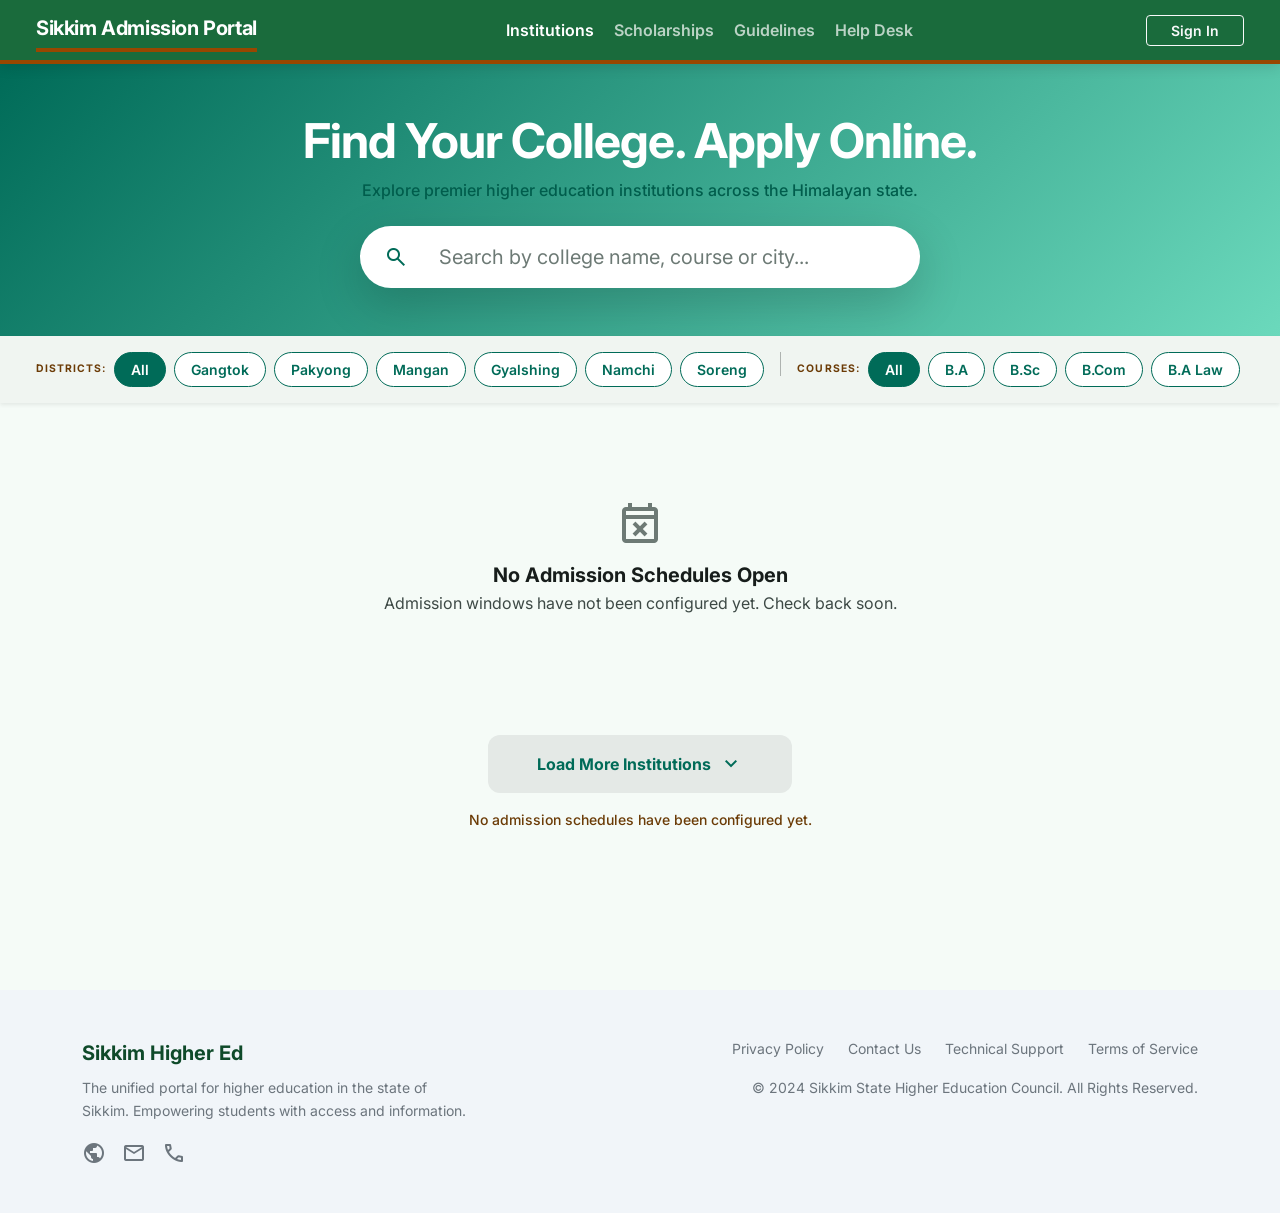
==== commit c3795162: "Workflow updated" ====
--- a/index.html
+++ b/index.html
@@ -87,152 +87,7 @@
         <!-- ===== COLLEGE GRID ===== -->
         <div class="container-fluid py-5 px-3 px-md-4">
             <div class="row g-4" id="collegeGrid">
-
-                <!-- College Card 1: Urgent -->
-                <div class="col-12 col-md-6 col-lg-4 col-xl-3">
-                    <div class="college-card h-100" data-name="Sikkim Government College" data-district="Gangtok" data-stream="B.Com">
-                        <div class="college-card-banner urgent"><span class="material-symbols-outlined" style="font-size:14px">timer</span> REGISTRATION OPEN – ENDS SOON!</div>
-                        <div class="card-body d-flex flex-column flex-grow-1 p-4">
-                            <div class="mb-3">
-                                <span class="text-uppercase fw-bold d-block mb-1" style="font-size:.625rem; letter-spacing:.1em; color:var(--clr-secondary);">Government</span>
-                                <h5 class="fw-bold mb-1 tracking-tight" style="color:var(--clr-on-tertiary-fixed);">Sikkim Government College</h5>
-                                <div class="d-flex align-items-center gap-1 small" style="color:var(--clr-on-tertiary-fixed-var);"><span class="material-symbols-outlined" style="font-size:14px">location_on</span>Tadong, Gangtok</div>
-                            </div>
-                            <div class="d-flex flex-column gap-3 mb-4">
-                                <div class="d-flex justify-content-between align-items-center p-3 rounded-3" style="background:rgba(137,246,216,0.2);">
-                                    <div><span class="d-block text-uppercase fw-medium" style="font-size:.625rem; letter-spacing:.05em; color:var(--clr-on-primary-fixed-var);">Opening Date</span><span class="fw-bold small" style="color:var(--clr-primary);">Oct 01, 2024</span></div>
-                                    <div class="text-end"><span class="d-block text-uppercase fw-medium" style="font-size:.625rem; letter-spacing:.05em; color:var(--clr-on-primary-fixed-var);">Closing Date</span><span class="fw-bold small" style="color:var(--clr-primary);">Oct 15, 2024</span></div>
-                                </div>
-                                <div class="d-flex justify-content-between align-items-center p-3 rounded-3 bg-surface-low">
-                                    <div><span class="d-block text-uppercase fw-medium" style="font-size:.625rem; letter-spacing:.05em; color:var(--clr-on-tertiary-fixed-var);">Merit List Date</span><span class="fw-bold small" style="color:var(--clr-on-tertiary-fixed);">Oct 18, 2024</span></div>
-                                    <div class="text-end"><span class="d-block text-uppercase fw-medium" style="font-size:.625rem; letter-spacing:.05em; color:var(--clr-on-tertiary-fixed-var);">Admission Registration</span><span class="fw-bold small" style="color:var(--clr-on-tertiary-fixed);">Oct 20 – Oct 25, 2024</span></div>
-                                </div>
-                                <div class="p-3 rounded-3" style="background:rgba(191,233,218,0.1); border:1px solid rgba(191,233,218,0.2);">
-                                    <span class="d-block text-uppercase fw-bold mb-1" style="font-size:.625rem; color:var(--clr-on-secondary-container);">Important Notification</span>
-                                    <p class="mb-0 small" style="color:var(--clr-on-tertiary-fixed-var); line-height:1.5;">Verification of original documents starts from Oct 18.</p>
-                                </div>
-                            </div>
-                            <div class="mt-auto d-grid gap-2">
-                                <button class="btn btn-primary py-2 btn-apply-now" data-college-id="1">Apply Now</button>
-                                <button class="btn btn-sm text-center d-flex align-items-center justify-content-center gap-1 btn-toggle-courses" style="color:var(--clr-on-tertiary-fixed-var); font-size:.75rem; font-weight:600;">View Course Details <span class="material-symbols-outlined" style="font-size:16px">expand_more</span></button>
-                            </div>
-                            <!-- Expandable Courses -->
-                            <div class="college-courses mt-3 pt-3 border-top" style="display:none;">
-                                <h6 class="fw-bold text-uppercase small mb-2" style="letter-spacing:.05em; color:var(--clr-on-tertiary-fixed);">Offered Courses</h6>
-                                <div class="p-3 rounded-3 bg-surface-low mb-2">
-                                    <div class="d-flex justify-content-between mb-1"><div><strong class="small">Bachelor of Arts (B.A.)</strong><br><span style="font-size:.65rem; color:var(--clr-on-tertiary-fixed-var);">3 Years • ₹4,500/year</span></div></div>
-                                    <div class="d-flex flex-wrap gap-1 mt-2">
-                                        <span class="badge rounded-1 fw-medium" style="font-size:.5625rem; background:#fff; border:1px solid var(--clr-outline-variant); color:var(--clr-on-tertiary-fixed-var);">Political Science</span>
-                                        <span class="badge rounded-1 fw-medium" style="font-size:.5625rem; background:#fff; border:1px solid var(--clr-outline-variant); color:var(--clr-on-tertiary-fixed-var);">History</span>
-                                        <span class="badge rounded-1 fw-medium" style="font-size:.5625rem; background:#fff; border:1px solid var(--clr-outline-variant); color:var(--clr-on-tertiary-fixed-var);">English</span>
-                                    </div>
-                                </div>
-                            </div>
-                        </div>
-                    </div>
-                </div>
-
-                <!-- College Card 2: Open -->
-                <div class="col-12 col-md-6 col-lg-4 col-xl-3">
-                    <div class="college-card h-100" data-name="Dentam College" data-district="Pakyong" data-stream="B.Sc">
-                        <div class="college-card-banner open"><span class="material-symbols-outlined" style="font-size:14px">check_circle</span> REGISTRATION OPEN</div>
-                        <div class="ratio ratio-16x9"><img src="https://lh3.googleusercontent.com/aida-public/[base64]" class="w-100 h-100" style="object-fit:cover;" alt="Dentam College"></div>
-                        <div class="card-body d-flex flex-column flex-grow-1 p-4">
-                            <div class="mb-3">
-                                <span class="text-uppercase fw-bold d-block mb-1" style="font-size:.625rem; letter-spacing:.1em; color:var(--clr-secondary);">Government</span>
-                                <h5 class="fw-bold mb-1 tracking-tight" style="color:var(--clr-on-tertiary-fixed);">Dentam College</h5>
-                                <div class="d-flex align-items-center gap-1 small" style="color:var(--clr-on-tertiary-fixed-var);"><span class="material-symbols-outlined" style="font-size:14px">location_on</span>Rangpo, East Sikkim</div>
-                            </div>
-                            <div class="d-flex flex-column gap-3 mb-4">
-                                <div class="d-flex justify-content-between align-items-center p-3 rounded-3 bg-surface-low">
-                                    <div><span class="d-block text-uppercase fw-medium" style="font-size:.625rem; color:var(--clr-on-tertiary-fixed-var);">Opening Date</span><span class="fw-bold small" style="color:var(--clr-on-tertiary-fixed);">Oct 05, 2024</span></div>
-                                    <div class="text-end"><span class="d-block text-uppercase fw-medium" style="font-size:.625rem; color:var(--clr-on-tertiary-fixed-var);">Closing Date</span><span class="fw-bold small" style="color:var(--clr-on-tertiary-fixed);">Nov 05, 2024</span></div>
-                                </div>
-                                <div class="d-flex justify-content-between align-items-center p-3 rounded-3 bg-surface-low">
-                                    <div><span class="d-block text-uppercase fw-medium" style="font-size:.625rem; color:var(--clr-on-tertiary-fixed-var);">Merit List Date</span><span class="fw-bold small" style="color:var(--clr-on-tertiary-fixed);">Nov 10, 2024</span></div>
-                                    <div class="text-end"><span class="d-block text-uppercase fw-medium" style="font-size:.625rem; color:var(--clr-on-tertiary-fixed-var);">Admission Registration</span><span class="fw-bold small" style="color:var(--clr-on-tertiary-fixed);">Nov 12 – Nov 18, 2024</span></div>
-                                </div>
-                                <div class="p-3 rounded-3 bg-surface-low">
-                                    <span class="d-block text-uppercase fw-bold mb-1" style="font-size:.625rem; color:var(--clr-on-tertiary-fixed-var);">Notification</span>
-                                    <p class="mb-0 small" style="color:var(--clr-on-tertiary-fixed-var); line-height:1.5;">Scholarship exams for B.Tech are scheduled for next month.</p>
-                                </div>
-                            </div>
-                            <div class="mt-auto d-grid gap-2">
-                                <button class="btn btn-primary py-2 btn-apply-now" data-college-id="2">Apply Now</button>
-                                <button class="btn btn-sm text-center d-flex align-items-center justify-content-center gap-1 btn-toggle-courses" style="color:var(--clr-on-tertiary-fixed-var); font-size:.75rem; font-weight:600;">View Course Details <span class="material-symbols-outlined" style="font-size:16px">expand_more</span></button>
-                            </div>
-                            <div class="college-courses mt-3 pt-3 border-top" style="display:none;"></div>
-                        </div>
-                    </div>
-                </div>
-
-                <!-- College Card 3: Urgent -->
-                <div class="col-12 col-md-6 col-lg-4 col-xl-3">
-                    <div class="college-card h-100" data-name="Sikkim Arts College" data-district="Gyalshing" data-stream="B.A">
-                        <div class="college-card-banner urgent"><span class="material-symbols-outlined" style="font-size:14px">timer</span> REGISTRATION OPEN – ENDS SOON!</div>
-                        <div class="card-body d-flex flex-column flex-grow-1 p-4">
-                            <div class="mb-3">
-                                <span class="text-uppercase fw-bold d-block mb-1" style="font-size:.625rem; letter-spacing:.1em; color:var(--clr-secondary);">Government</span>
-                                <h5 class="fw-bold mb-1 tracking-tight" style="color:var(--clr-on-tertiary-fixed);">Sikkim Arts College</h5>
-                                <div class="d-flex align-items-center gap-1 small" style="color:var(--clr-on-tertiary-fixed-var);"><span class="material-symbols-outlined" style="font-size:14px">location_on</span>Gyalshing, West Sikkim</div>
-                            </div>
-                            <div class="d-flex flex-column gap-3 mb-4">
-                                <div class="d-flex justify-content-between align-items-center p-3 rounded-3" style="background:rgba(137,246,216,0.2);">
-                                    <div><span class="d-block text-uppercase fw-medium" style="font-size:.625rem; color:var(--clr-on-primary-fixed-var);">Opening Date</span><span class="fw-bold small" style="color:var(--clr-primary);">Sep 25, 2024</span></div>
-                                    <div class="text-end"><span class="d-block text-uppercase fw-medium" style="font-size:.625rem; color:var(--clr-on-primary-fixed-var);">Closing Date</span><span class="fw-bold small" style="color:var(--clr-primary);">Oct 12, 2024</span></div>
-                                </div>
-                                <div class="d-flex justify-content-between align-items-center p-3 rounded-3 bg-surface-low">
-                                    <div><span class="d-block text-uppercase fw-medium" style="font-size:.625rem; color:var(--clr-on-tertiary-fixed-var);">Merit List Date</span><span class="fw-bold small" style="color:var(--clr-on-tertiary-fixed);">Oct 15, 2024</span></div>
-                                    <div class="text-end"><span class="d-block text-uppercase fw-medium" style="font-size:.625rem; color:var(--clr-on-tertiary-fixed-var);">Admission Registration</span><span class="fw-bold small" style="color:var(--clr-on-tertiary-fixed);">Oct 17 – Oct 22, 2024</span></div>
-                                </div>
-                                <div class="p-3 rounded-3" style="background:rgba(191,233,218,0.1); border:1px solid rgba(191,233,218,0.2);">
-                                    <span class="d-block text-uppercase fw-bold mb-1" style="font-size:.625rem; color:var(--clr-on-secondary-container);">Important Notification</span>
-                                    <p class="mb-0 small" style="color:var(--clr-on-tertiary-fixed-var); line-height:1.5;">Limited seats available for Master of Fine Arts program.</p>
-                                </div>
-                            </div>
-                            <div class="mt-auto d-grid gap-2">
-                                <button class="btn btn-primary py-2 btn-apply-now" data-college-id="3">Apply Now</button>
-                                <button class="btn btn-sm text-center d-flex align-items-center justify-content-center gap-1 btn-toggle-courses" style="color:var(--clr-on-tertiary-fixed-var); font-size:.75rem; font-weight:600;">View Course Details <span class="material-symbols-outlined" style="font-size:16px">expand_more</span></button>
-                            </div>
-                            <div class="college-courses mt-3 pt-3 border-top" style="display:none;"></div>
-                        </div>
-                    </div>
-                </div>
-
-                <!-- College Card 4: Open -->
-                <div class="col-12 col-md-6 col-lg-4 col-xl-3">
-                    <div class="college-card h-100" data-name="Namchi Govt. College" data-district="Namchi" data-stream="B.A Law">
-                        <div class="college-card-banner open"><span class="material-symbols-outlined" style="font-size:14px">check_circle</span> REGISTRATION OPEN</div>
-                        <div class="ratio ratio-16x9"><img src="https://lh3.googleusercontent.com/aida-public/[base64]" class="w-100 h-100" style="object-fit:cover;" alt="Namchi Govt. College"></div>
-                        <div class="card-body d-flex flex-column flex-grow-1 p-4">
-                            <div class="mb-3">
-                                <span class="text-uppercase fw-bold d-block mb-1" style="font-size:.625rem; letter-spacing:.1em; color:var(--clr-secondary);">Government</span>
-                                <h5 class="fw-bold mb-1 tracking-tight" style="color:var(--clr-on-tertiary-fixed);">Namchi Govt. College</h5>
-                                <div class="d-flex align-items-center gap-1 small" style="color:var(--clr-on-tertiary-fixed-var);"><span class="material-symbols-outlined" style="font-size:14px">location_on</span>Namchi, South Sikkim</div>
-                            </div>
-                            <div class="d-flex flex-column gap-3 mb-4">
-                                <div class="d-flex justify-content-between align-items-center p-3 rounded-3 bg-surface-low">
-                                    <div><span class="d-block text-uppercase fw-medium" style="font-size:.625rem; color:var(--clr-on-tertiary-fixed-var);">Opening Date</span><span class="fw-bold small" style="color:var(--clr-on-tertiary-fixed);">Oct 10, 2024</span></div>
-                                    <div class="text-end"><span class="d-block text-uppercase fw-medium" style="font-size:.625rem; color:var(--clr-on-tertiary-fixed-var);">Closing Date</span><span class="fw-bold small" style="color:var(--clr-on-tertiary-fixed);">Nov 18, 2024</span></div>
-                                </div>
-                                <div class="d-flex justify-content-between align-items-center p-3 rounded-3 bg-surface-low">
-                                    <div><span class="d-block text-uppercase fw-medium" style="font-size:.625rem; color:var(--clr-on-tertiary-fixed-var);">Merit List Date</span><span class="fw-bold small" style="color:var(--clr-on-tertiary-fixed);">Nov 22, 2024</span></div>
-                                    <div class="text-end"><span class="d-block text-uppercase fw-medium" style="font-size:.625rem; color:var(--clr-on-tertiary-fixed-var);">Admission Registration</span><span class="fw-bold small" style="color:var(--clr-on-tertiary-fixed);">Nov 25 – Dec 01, 2024</span></div>
-                                </div>
-                                <div class="p-3 rounded-3 bg-surface-low">
-                                    <span class="d-block text-uppercase fw-bold mb-1" style="font-size:.625rem; color:var(--clr-on-tertiary-fixed-var);">Notification</span>
-                                    <p class="mb-0 small" style="color:var(--clr-on-tertiary-fixed-var); line-height:1.5;">New vocational streams introduced for the 2024 session.</p>
-                                </div>
-                            </div>
-                            <div class="mt-auto d-grid gap-2">
-                                <button class="btn btn-primary py-2 btn-apply-now" data-college-id="4">Apply Now</button>
-                                <button class="btn btn-sm text-center d-flex align-items-center justify-content-center gap-1 btn-toggle-courses" style="color:var(--clr-on-tertiary-fixed-var); font-size:.75rem; font-weight:600;">View Course Details <span class="material-symbols-outlined" style="font-size:16px">expand_more</span></button>
-                            </div>
-                            <div class="college-courses mt-3 pt-3 border-top" style="display:none;"></div>
-                        </div>
-                    </div>
-                </div>
-
+                <!-- Cards rendered dynamically by app.js from COLLEGES data -->
             </div>
 
             <!-- Pagination -->
@@ -269,14 +124,6 @@
         </div>
     </footer>
 
-    <!-- ===== MOBILE BOTTOM NAV ===== -->
-    <div class="mobile-bottom-nav d-md-none">
-        <a href="#" class="nav-tab"><span class="material-symbols-outlined">home</span><span>Home</span></a>
-        <a href="#" class="nav-tab active"><span class="material-symbols-outlined filled" style="font-variation-settings:'FILL' 1;">school</span><span>Colleges</span></a>
-        <a href="#" class="nav-tab"><span class="material-symbols-outlined">rewarded_ads</span><span>Scholarships</span></a>
-        <a href="login.html" class="nav-tab"><span class="material-symbols-outlined">person</span><span>Profile</span></a>
-    </div>
-
     <!-- jQuery + Bootstrap JS -->
     <script src="https://code.jquery.com/jquery-3.7.1.min.js"></script>
     <script src="https://cdn.jsdelivr.net/npm/bootstrap@5.3.3/dist/js/bootstrap.bundle.min.js"></script>
--- a/css/styles.css
+++ b/css/styles.css
@@ -487,6 +487,10 @@
     background-color: var(--clr-outline);
     color: #fff;
 }
+.college-card .college-card-banner.closed {
+    background-color: var(--clr-on-surface-variant);
+    color: #fff;
+}
 
 /* -- OTP Input -- */
 .otp-input {
@@ -636,41 +640,32 @@
     padding: 1.5rem;
 }
 
-/* -- Mobile Bottom Nav -- */
-.mobile-bottom-nav {
+/* -- Mobile Sidebar Toggle -- */
+.sidebar-backdrop {
+    display: none;
     position: fixed;
-    bottom: 0;
-    left: 0;
-    right: 0;
-    height: 4rem;
-    background-color: rgba(0, 107, 88, 0.85);
-    backdrop-filter: blur(16px);
-    -webkit-backdrop-filter: blur(16px);
-    display: flex;
-    align-items: center;
-    justify-content: space-around;
-    padding: 0 1rem;
-    z-index: 1050;
-    border-radius: 1rem 1rem 0 0;
-    color: #fff;
-}
-.mobile-bottom-nav .nav-tab {
-    display: flex;
-    flex-direction: column;
-    align-items: center;
-    gap: 0.25rem;
-    color: rgba(255, 255, 255, 0.6);
-    text-decoration: none;
-    font-size: 0.625rem;
-    font-weight: 500;
-    transition: var(--transition-fast);
-}
-.mobile-bottom-nav .nav-tab.active {
-    color: #fff;
-    font-weight: 700;
-}
-.mobile-bottom-nav .nav-tab .material-symbols-outlined {
-    font-size: 1.25rem;
+    inset: 0;
+    background: rgba(0,0,0,0.45);
+    z-index: 1055;
+}
+.sidebar-backdrop.backdrop-visible {
+    display: block;
+}
+@media (max-width: 767.98px) {
+    .sidebar-portal.sidebar-open {
+        display: flex !important;
+        position: fixed;
+        top: 0;
+        left: 0;
+        bottom: 0;
+        width: 280px;
+        z-index: 1060;
+        animation: slideInLeft 0.25s ease-out;
+    }
+}
+@keyframes slideInLeft {
+    from { transform: translateX(-100%); }
+    to   { transform: translateX(0); }
 }
 
 /* -- Declaration Box -- */
@@ -727,20 +722,6 @@
     }
 }
 
-/* Mobile bottom nav visible only on mobile */
-@media (min-width: 768px) {
-    .mobile-bottom-nav {
-        display: none !important;
-    }
-}
-
-/* Extra padding at bottom on mobile for bottom nav */
-@media (max-width: 767.98px) {
-    .page-content-padded {
-        padding-bottom: 5rem;
-    }
-}
-
 /* ---- 6. ANIMATIONS ---- */
 @keyframes fadeInUp {
     from {
@@ -774,7 +755,6 @@
 @media print {
     .navbar-portal,
     .sidebar-portal,
-    .mobile-bottom-nav,
     .btn,
     .stepper,
     .no-print {
@@ -871,6 +851,12 @@
 .admin-kpi .kpi-delta.up { color: var(--clr-primary); }
 .admin-kpi .kpi-delta.down { color: var(--clr-error); }
 
+/* -- College Picker -- */
+.college-picker-card:hover {
+    border-color: var(--clr-primary) !important;
+    box-shadow: 0 4px 16px rgba(0,107,88,.14);
+}
+
 /* -- Data Table -- */
 .data-table { width: 100%; border-collapse: separate; border-spacing: 0; }
 .data-table thead th {
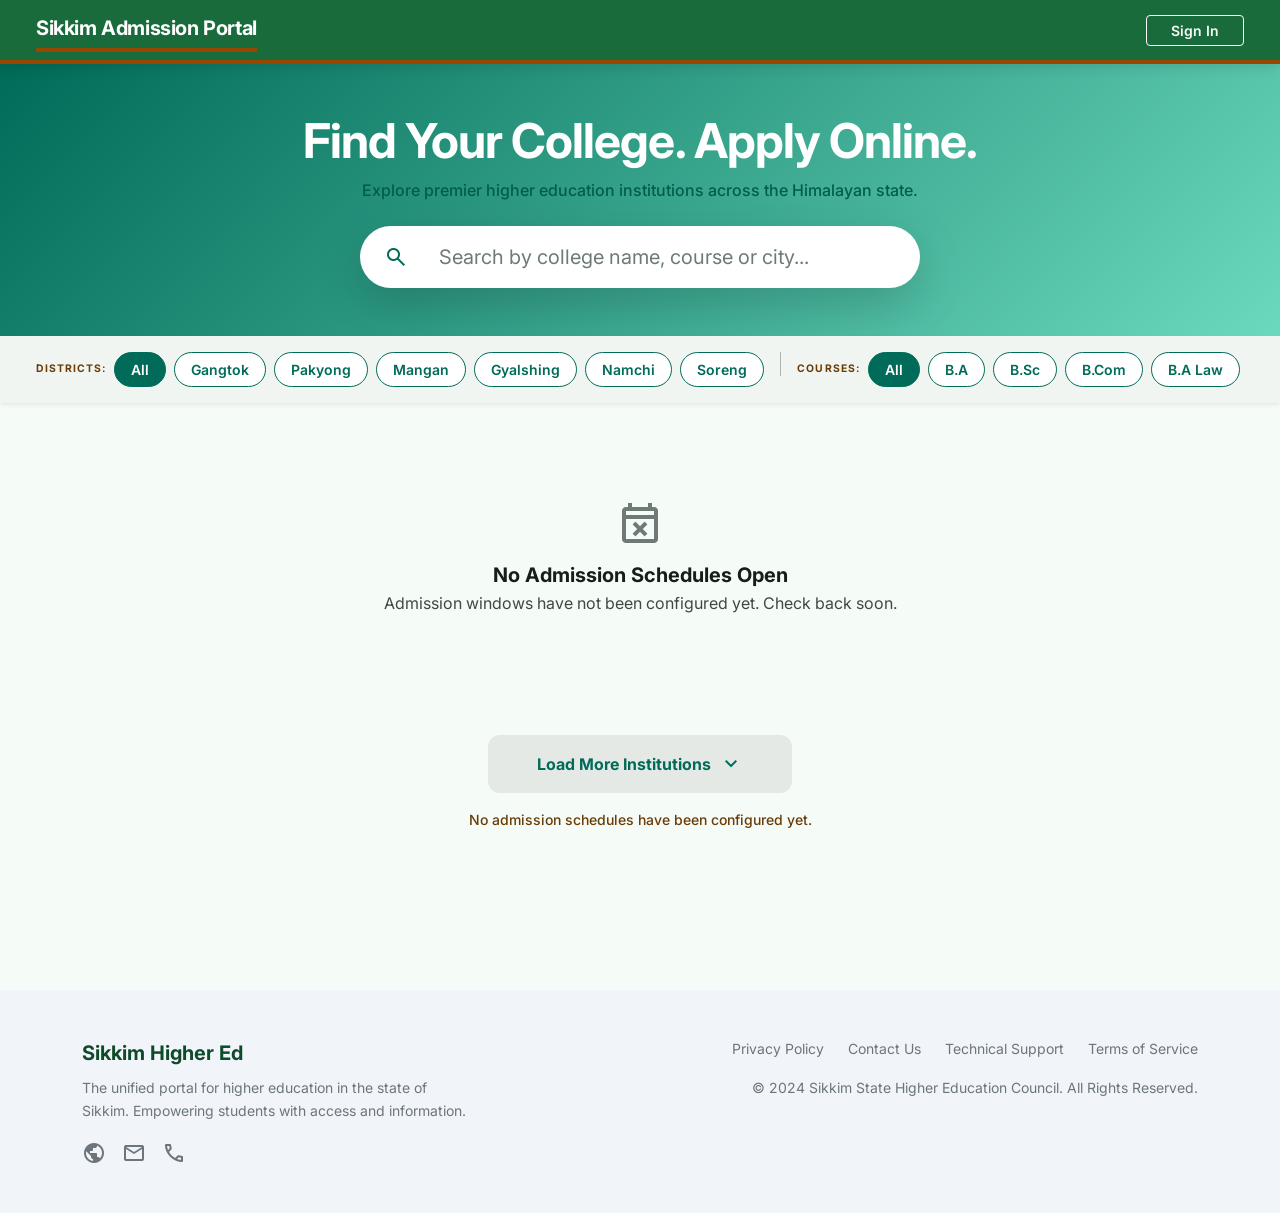
==== commit a4414c47: "mutliple admission session feature added" ====
--- a/index.html
+++ b/index.html
@@ -28,10 +28,10 @@
             </button>
             <div class="collapse navbar-collapse" id="navbarNav">
                 <ul class="navbar-nav mx-auto gap-1">
-                    <li class="nav-item"><a class="nav-link active fw-semibold" href="#">Institutions</a></li>
+                    <!-- <li class="nav-item"><a class="nav-link active fw-semibold" href="#">Institutions</a></li>
                     <li class="nav-item"><a class="nav-link fw-semibold" href="#">Scholarships</a></li>
                     <li class="nav-item"><a class="nav-link fw-semibold" href="#">Guidelines</a></li>
-                    <li class="nav-item"><a class="nav-link fw-semibold" href="#">Help Desk</a></li>
+                    <li class="nav-item"><a class="nav-link fw-semibold" href="#">Help Desk</a></li> -->
                 </ul>
                 <a href="login.html" class="btn btn-outline-light btn-sm fw-semibold px-4 btn-sign-in">Sign In</a>
             </div>
@@ -86,6 +86,16 @@
 
         <!-- ===== COLLEGE GRID ===== -->
         <div class="container-fluid py-5 px-3 px-md-4">
+            <!-- Invalid invite link error (shown only when ?invite= token is not recognised) -->
+            <div id="inviteTokenError" class="alert align-items-center gap-3 rounded-3 mb-4" role="alert"
+                style="display:none;background:rgba(186,26,26,0.08);border:1px solid rgba(186,26,26,0.2);color:var(--clr-error);">
+                <span class="material-symbols-outlined flex-shrink-0">link_off</span>
+                <div>
+                    <div class="fw-bold">Invalid or Expired Invite Link</div>
+                    <div class="small">This invite link is not valid or has expired. Please contact your college for a new link.</div>
+                </div>
+            </div>
+
             <div class="row g-4" id="collegeGrid">
                 <!-- Cards rendered dynamically by app.js from COLLEGES data -->
             </div>
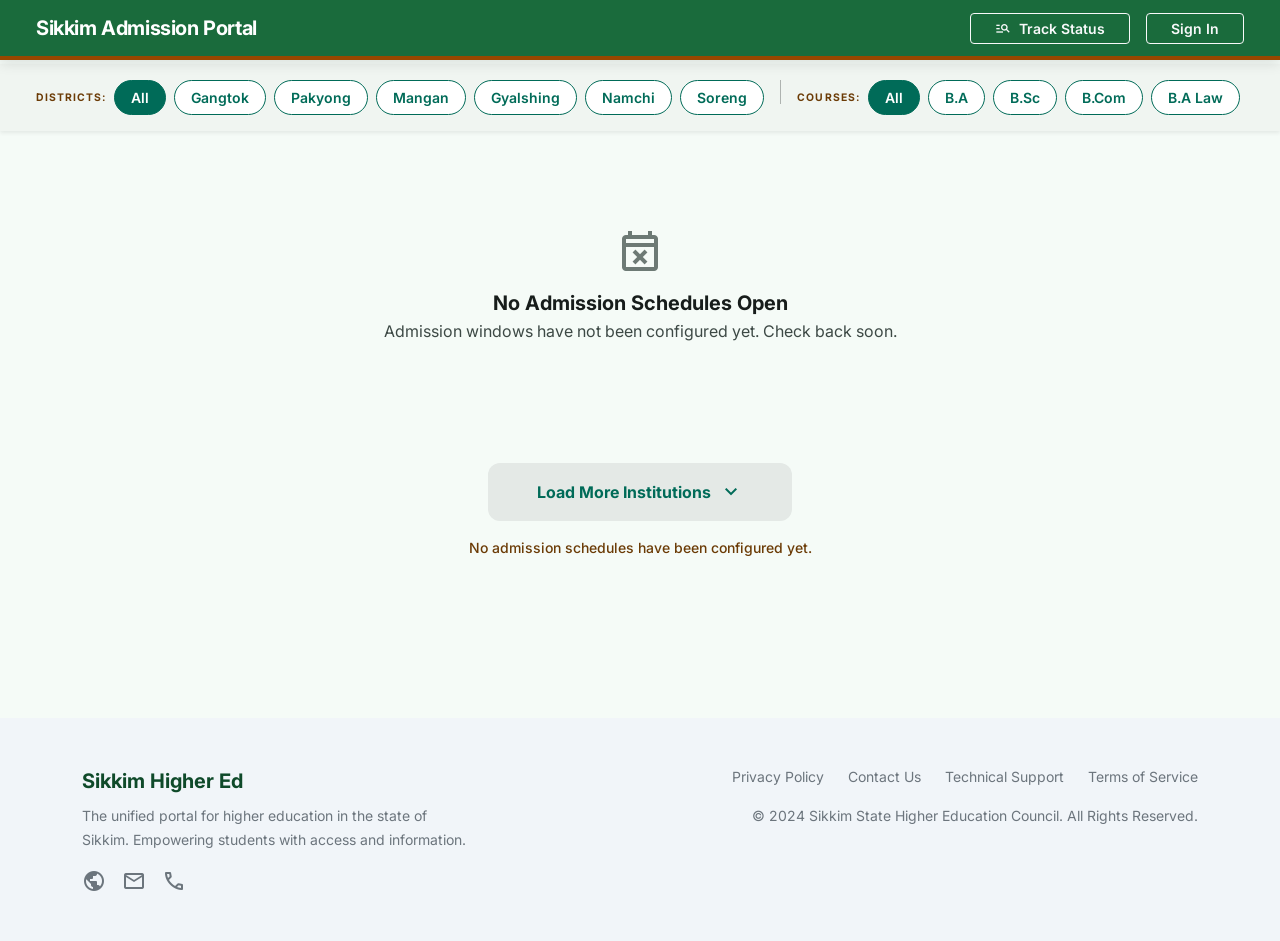
==== commit 2f2fafdc: "ui updated" ====
--- a/index.html
+++ b/index.html
@@ -22,7 +22,7 @@
     <!-- ===== TOP NAVBAR ===== -->
     <nav class="navbar navbar-expand-md navbar-dark navbar-portal fixed-top px-3 px-md-4" id="mainNavbar">
         <div class="container-fluid">
-            <a class="navbar-brand fw-bold tracking-tight" href="index.html" style="border-bottom:4px solid var(--clr-saffron-dark);">Sikkim Admission Portal</a>
+            <a class="navbar-brand fw-bold tracking-tight" href="index.html">Sikkim Admission Portal</a>
             <button class="navbar-toggler border-0" type="button" data-bs-toggle="collapse" data-bs-target="#navbarNav">
                 <span class="navbar-toggler-icon"></span>
             </button>
@@ -33,7 +33,12 @@
                     <li class="nav-item"><a class="nav-link fw-semibold" href="#">Guidelines</a></li>
                     <li class="nav-item"><a class="nav-link fw-semibold" href="#">Help Desk</a></li> -->
                 </ul>
-                <a href="login.html" class="btn btn-outline-light btn-sm fw-semibold px-4 btn-sign-in">Sign In</a>
+                <div class="d-flex align-items-center gap-3">
+                    <a href="application.html?track=1" class="btn btn-outline-light btn-sm fw-semibold px-4 d-flex align-items-center gap-2">
+                        <span class="material-symbols-outlined" style="font-size:16px;">manage_search</span>Track Status
+                    </a>
+                    <a href="login.html" class="btn btn-outline-light btn-sm fw-semibold px-4 btn-sign-in">Sign In</a>
+                </div>
             </div>
         </div>
     </nav>
@@ -41,19 +46,19 @@
     <main style="margin-top:64px; padding-bottom:6rem;">
 
         <!-- ===== HERO BANNER ===== -->
-        <section class="py-5 text-center text-white position-relative overflow-hidden" style="background:linear-gradient(135deg, var(--clr-primary), var(--clr-primary-container)); min-height:220px;">
-            <div class="position-absolute top-0 start-0 w-100 h-100" style="opacity:0.1; background-image:url('https://lh3.googleusercontent.com/aida-public/[base64]'); background-size:cover; background-position:center;"></div>
-            <div class="container position-relative" style="z-index:10;">
-                <h1 class="display-5 fw-bold mb-2 tracking-tight">Find Your College. Apply Online.</h1>
-                <p class="mb-4 fw-medium" style="color:var(--clr-on-primary-container);">Explore premier higher education institutions across the Himalayan state.</p>
-                <div class="mx-auto" style="max-width:560px;">
-                    <div class="input-group input-group-lg shadow-lg rounded-pill overflow-hidden">
-                        <span class="input-group-text bg-white border-0 ps-4"><span class="material-symbols-outlined" style="color:var(--clr-primary)">search</span></span>
-                        <input type="text" class="form-control border-0 py-3" id="collegeSearch" placeholder="Search by college name, course or city..." style="box-shadow:none;">
+            <!-- <section class="py-5 text-center text-white position-relative overflow-hidden" style="background:linear-gradient(135deg, var(--clr-primary), var(--clr-primary-container)); min-height:220px;">
+                <div class="position-absolute top-0 start-0 w-100 h-100" style="opacity:0.1; background-image:url('https://lh3.googleusercontent.com/aida-public/[base64]'); background-size:cover; background-position:center;"></div>
+                <div class="container position-relative" style="z-index:10;">
+                    <h1 class="display-5 fw-bold mb-2 tracking-tight">Find Your College. Apply Online.</h1>
+                    <p class="mb-4 fw-medium" style="color:var(--clr-on-primary-container);">Explore premier higher education institutions across the Himalayan state.</p>
+                    <div class="mx-auto" style="max-width:560px;">
+                        <div class="input-group input-group-lg shadow-lg rounded-pill overflow-hidden">
+                            <span class="input-group-text bg-white border-0 ps-4"><span class="material-symbols-outlined" style="color:var(--clr-primary)">search</span></span>
+                            <input type="text" class="form-control border-0 py-3" id="collegeSearch" placeholder="Search by college name, course or city..." style="box-shadow:none;">
+                        </div>
                     </div>
                 </div>
-            </div>
-        </section>
+            </section> -->
 
         <!-- ===== FILTER BAR ===== -->
         <div class="sticky-top bg-surface-low shadow-sm py-3 px-3 px-md-4" style="top:64px; z-index:40;">
@@ -80,6 +85,18 @@
                         <button class="filter-pill" data-value="B.Com">B.Com</button>
                         <button class="filter-pill" data-value="B.A Law">B.A Law</button>
                     </div>
+                </div>
+            </div>
+        </div>
+
+        <!-- ===== LIVE NOTICES TICKER ===== -->
+        <div id="noticeTicker" style="display:none; background:var(--clr-primary); overflow:hidden; border-bottom:2px solid rgba(255,255,255,0.1);">
+            <div class="d-flex align-items-stretch" style="height:42px;">
+                <div class="d-flex align-items-center gap-2 flex-shrink-0 px-3" style="background:rgba(0,0,0,0.18); font-size:.68rem; font-weight:700; text-transform:uppercase; letter-spacing:.07em; color:#fff; white-space:nowrap; border-right:1px solid rgba(255,255,255,0.18);">
+                    <span class="material-symbols-outlined" style="font-size:16px;">campaign</span>Live Notices
+                </div>
+                <div style="overflow:hidden; flex:1; display:flex; align-items:center; position:relative;">
+                    <div id="tickerTrack" style="display:inline-block; white-space:nowrap; animation:ticker-slide 50s linear infinite; color:#fff; font-size:.8rem; padding-left:2rem;"></div>
                 </div>
             </div>
         </div>
@@ -134,6 +151,44 @@
         </div>
     </footer>
 
+    <!-- ===== PUBLIC LIST MODAL ===== -->
+    <div class="modal fade" id="publicListModal" tabindex="-1" aria-labelledby="publicListModalLabel" aria-hidden="true">
+        <div class="modal-dialog modal-dialog-scrollable modal-lg">
+            <div class="modal-content">
+                <div class="modal-header" style="background:var(--clr-primary);color:#fff;">
+                    <h5 class="modal-title fw-bold d-flex align-items-center gap-2" id="publicListModalLabel">
+                        <span class="material-symbols-outlined" id="publicListModalIcon" style="font-size:22px;">format_list_numbered</span>
+                        <span id="publicListModalTitle">Student List</span>
+                    </h5>
+                    <button type="button" class="btn-close btn-close-white" data-bs-dismiss="modal" aria-label="Close"></button>
+                </div>
+                <div class="modal-body p-0">
+                    <!-- Instructions banner -->
+                    <div id="publicListInstructions" class="p-4" style="background:rgba(0,107,88,0.06);border-bottom:1px solid rgba(0,107,88,0.15);">
+                    </div>
+                    <!-- Student table -->
+                    <div class="p-4">
+                        <p class="fw-semibold mb-2 small text-on-surface-variant" id="publicListSubtitle"></p>
+                        <div class="table-responsive">
+                            <table class="table table-sm table-hover align-middle" id="publicListTable">
+                                <thead style="background:var(--clr-surface-variant);">
+                                    <tr>
+                                        <th class="fw-bold small">#</th>
+                                        <th class="fw-bold small">Application No.</th>
+                                        <th class="fw-bold small">Name</th>
+                                        <th class="fw-bold small">Course / Program</th>
+                                    </tr>
+                                </thead>
+                                <tbody id="publicListBody"></tbody>
+                            </table>
+                        </div>
+                        <p class="small text-on-surface-variant mt-3 mb-0" id="publicListFootnote"></p>
+                    </div>
+                </div>
+            </div>
+        </div>
+    </div>
+
     <!-- jQuery + Bootstrap JS -->
     <script src="https://code.jquery.com/jquery-3.7.1.min.js"></script>
     <script src="https://cdn.jsdelivr.net/npm/bootstrap@5.3.3/dist/js/bootstrap.bundle.min.js"></script>
--- a/css/styles.css
+++ b/css/styles.css
@@ -268,7 +268,7 @@
     font-weight: 800;
     font-size: 1.25rem;
     letter-spacing: -0.02em;
-    border-bottom: 4px solid var(--clr-saffron-dark);
+    /* border-bottom: 4px solid var(--clr-saffron-dark); */
 }
 .navbar-portal .nav-link {
     color: rgba(255, 255, 255, 0.7);
@@ -998,6 +998,19 @@
 .sidebar-admin .sidebar-nav-item:hover { background: #f1f5f9; color: var(--clr-primary); transform: translateX(2px); }
 .sidebar-admin .sidebar-nav-item.active { background: rgba(0,107,88,.06); color: var(--clr-primary); font-weight: 700; border-right: 3px solid var(--clr-primary); }
 .sidebar-admin .sidebar-nav-item .material-symbols-outlined { font-size: 20px; }
+.sidebar-admin .sidebar-sub-item { padding-left: 2.75rem; font-size: .775rem; margin-top: 0; margin-bottom: 0; opacity: .9; }
+.sidebar-admin .sidebar-sub-item .material-symbols-outlined { font-size: 16px; }
+
+/* -- Notice Ticker (index.html) -- */
+@keyframes ticker-slide {
+    from { transform: translateX(0); }
+    to   { transform: translateX(-50%); }
+}
+#noticeTicker:hover #tickerTrack { animation-play-state: paused; }
+.notice-ticker-item { display: inline-block; margin-right: 0; }
+.ticker-sep { opacity: .4; color: #fff; }
+.ticker-view-link { color: rgba(255,255,255,0.92); font-weight: 600; text-decoration: underline; font-size: .75rem; }
+.ticker-view-link:hover { color: #fff; }
 
 /* -- Print Receipt -- */
 .print-receipt { max-width: 420px; margin: 0 auto; }
